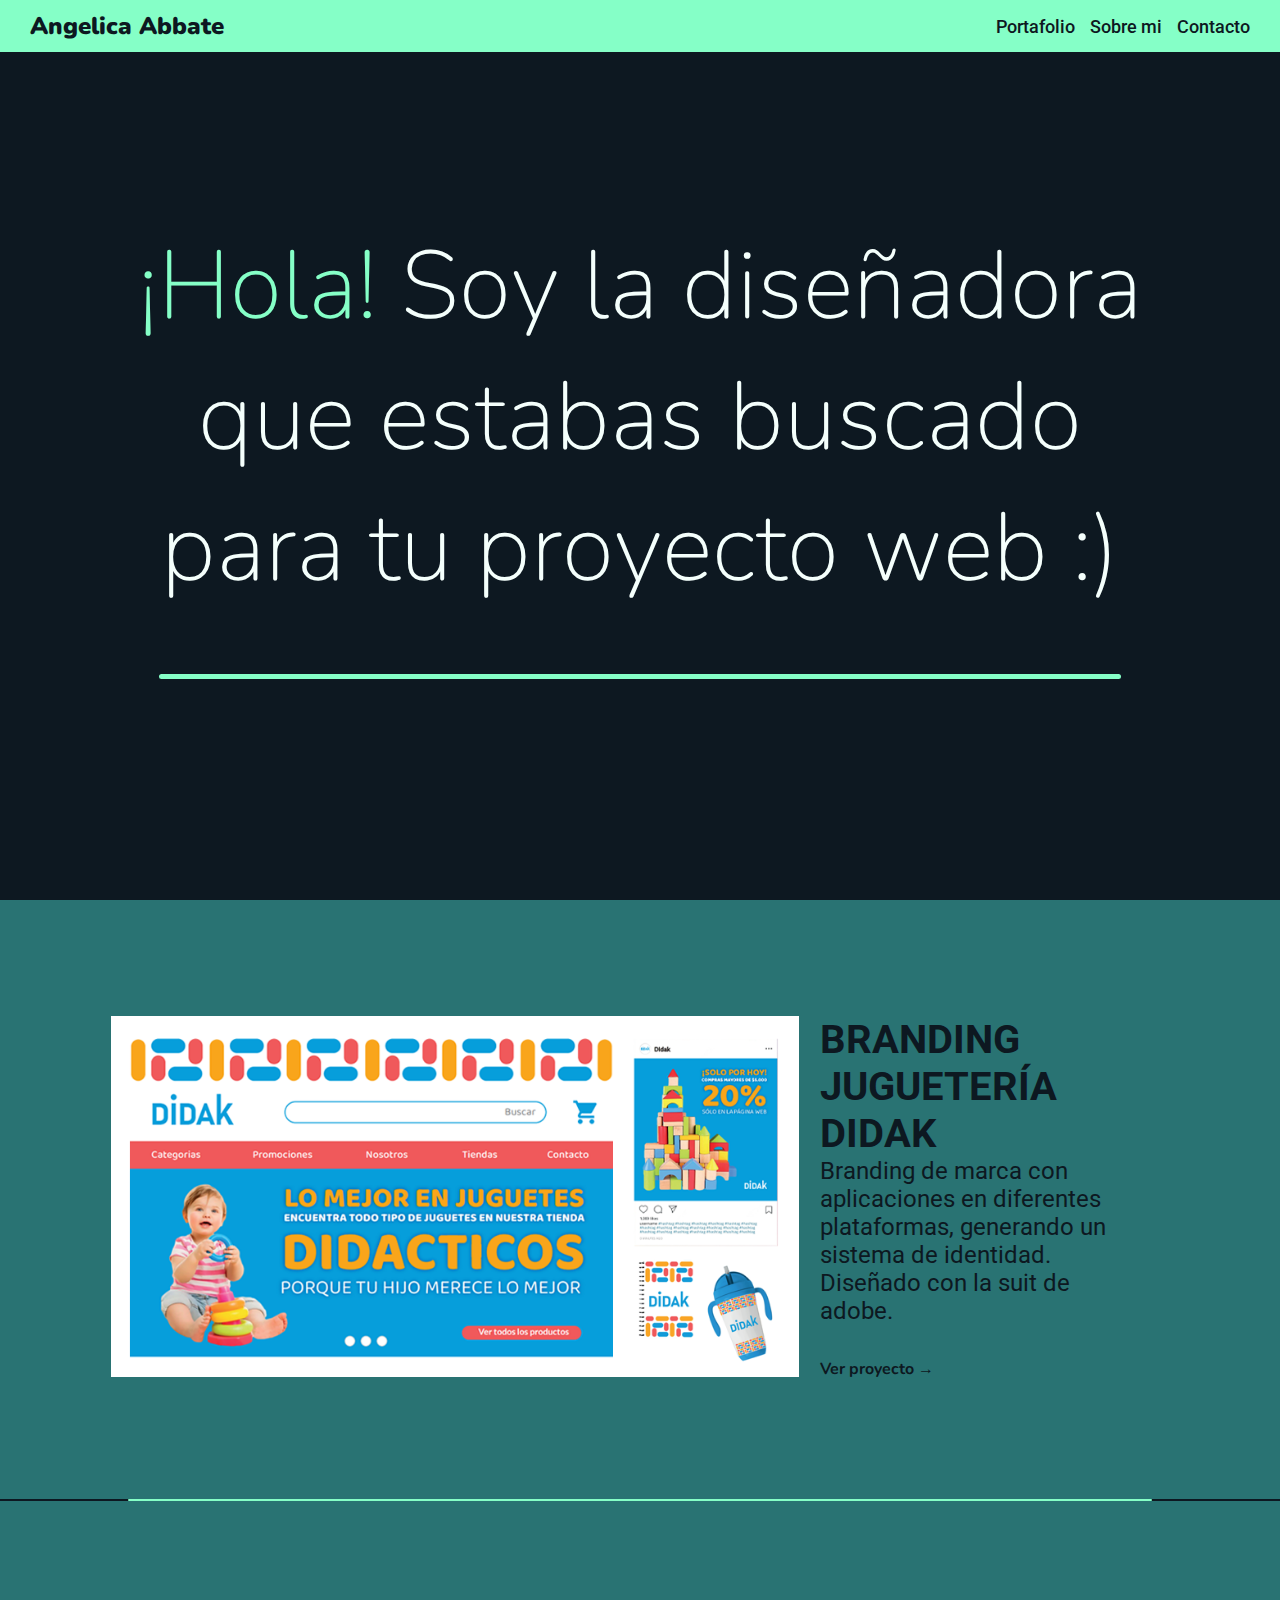
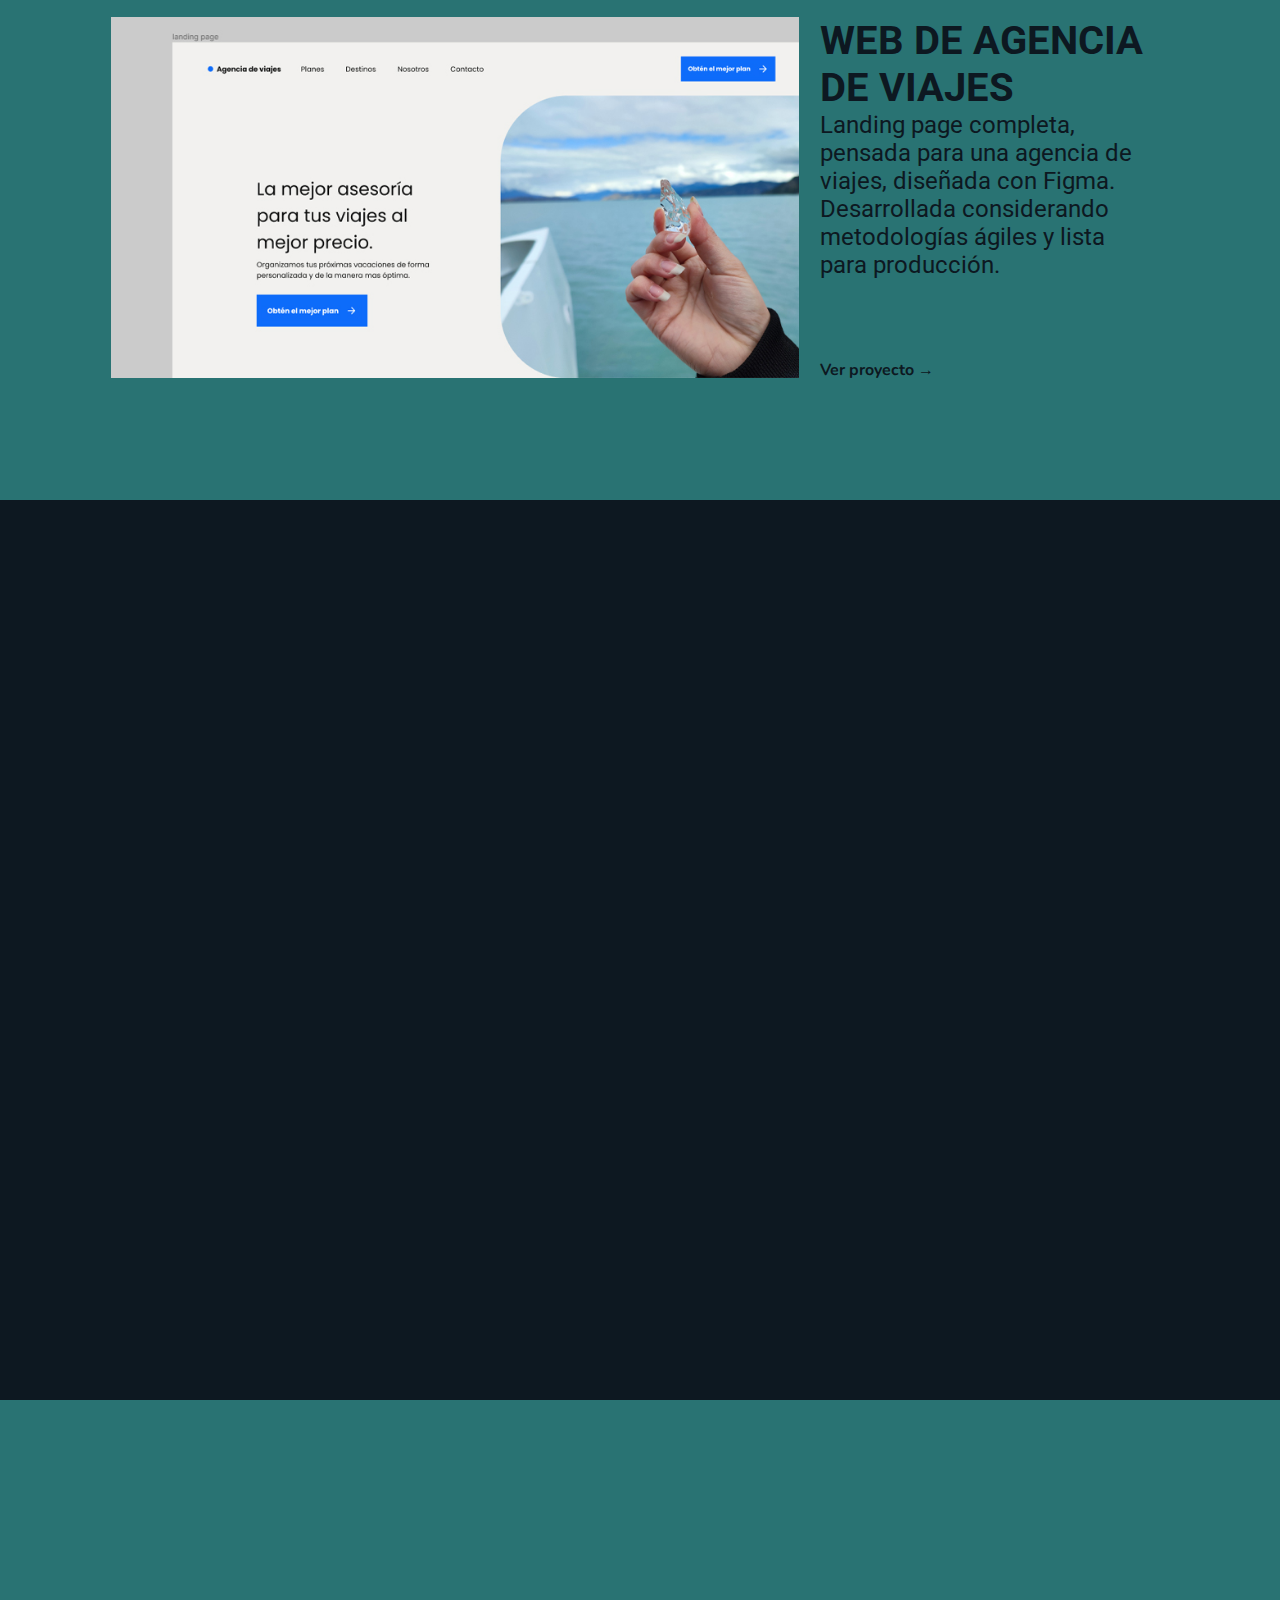
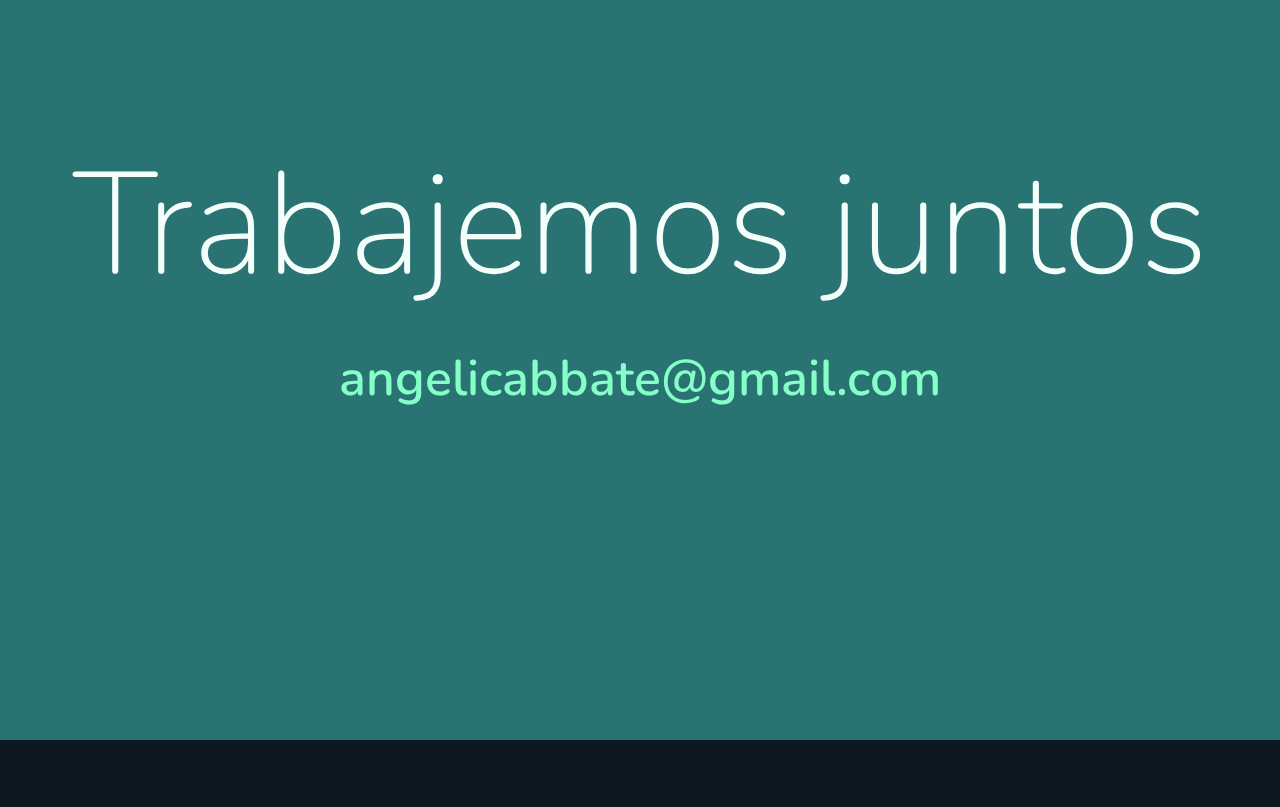
==== index.html @ 7309ce9f "crear javascript y agregar clipboard.js" ====
<!DOCTYPE html>
<html lang="en">
<head>
    <meta charset="UTF-8">
    <meta http-equiv="X-UA-Compatible" content="IE=edge">
    <meta name="viewport" content="width=device-width, initial-scale=1.0">
    <title>Angelica Abbate - Diseñadora Web</title>
    <link rel="stylesheet" href="styles.css">
    <link rel="preconnect" href="https://fonts.googleapis.com">
    <link rel="preconnect" href="https://fonts.gstatic.com" crossorigin>
    <link rel="preconnect" href="https://fonts.googleapis.com">
    <link rel="preconnect" href="https://fonts.gstatic.com" crossorigin>
    <link rel="preconnect" href="https://fonts.googleapis.com">
    <link rel="preconnect" href="https://fonts.gstatic.com" crossorigin>
    <link rel="preconnect" href="https://fonts.googleapis.com">
    <link rel="preconnect" href="https://fonts.gstatic.com" crossorigin>
    <link href="https://fonts.googleapis.com/css2?family=Noto+Serif:ital,wght@0,400;0,700;1,400&family=Nunito:ital,wght@0,200;0,300;0,400;0,500;0,600;0,700;0,800;0,900;0,1000;1,400;1,700;1,800;1,900;1,1000&family=Roboto:ital,wght@0,100;0,300;0,400;0,500;0,700;0,900;1,100;1,300;1,400;1,500;1,700;1,900&display=swap" rel="stylesheet">
    <link rel="stylesheet" href="https://cdnjs.cloudflare.com/ajax/libs/animate.css/4.1.1/animate.min.css">
</head>
<body>
    <nav class="animate__animated animate__slideInDown">
        <div class="logo">
            <a href="index.html"><p>Angelica Abbate</p></a>
        </div>
        <div class="menu">
            <button onclick="document.getElementById('portfolio').scrollIntoView({ behavior: 'smooth' });"><span>Portafolio</span></button>
            <button onclick="document.getElementById('about').scrollIntoView({ behavior: 'smooth' });"><span>Sobre mi</span></button>
            <button onclick="document.getElementById('contact').scrollIntoView({ behavior: 'smooth' });"><span>Contacto</span></button>
        </div>
    </nav>


    <main>

<!-- ------------ top-page ------------- -->


        <section>
            <div class="container main-title animate__animated animate__fadeIn">
                <h1> <span>¡Hola!</span>  Soy la diseñadora <br> que estabas buscado <br> para tu proyecto web :)</h1>
                <div class="line"></div>
            </div>
        </section>

<!-- -------- portfolio items ---------- -->

        <section id="portfolio" class="portfolio">

            <div class="container">
                <div class="portfolio-item">
                    <div class="portfolio-content">
                        <img src="images/proyecto-2.png" alt="">
                    </div>
                    <div class="portfolio-info">
                        <h3>Branding Juguetería didak</h3>
                        <p>Branding de marca con aplicaciones en diferentes plataformas, generando un sistema de identidad. Diseñado con la suit de adobe.</p>
                        <a class="date" target=”_blank” href="images/proyecto 2.pdf">Ver proyecto →</a>
                    </div>
                </div>
            </div>
            <div class="divider">
                <div class="line"></div>
            </div>
            <div class="container">
                <div class="portfolio-item">
                    <div class="portfolio-content">
                        <img src="images/proyecto-1.jpg" alt="">
                    </div>
                    <div class="portfolio-info">
                        <h3>Web de agencia de viajes</h3>
                        <p>Landing page completa, pensada para una agencia de viajes, diseñada con Figma. Desarrollada considerando metodologías ágiles y lista para producción.</p>
                        <a class="date" target=”_blank” href="https://www.figma.com/file/f57wu1NRqBcXybQLwVtqOO/Figma-Curso-Templune---P%C3%A1gina-web-2022-(Community)?node-id=102%3A125">Ver proyecto →</a>
                    </div>
                </div>
            </div>
            <!-- <div class="container">
                <div class="portfolio-item">
                    <div class="portfolio-content">
                        <img src="images/estudiar-diseno-grafico.jpg" alt="">
                    </div>
                    <div class="portfolio-info">
                        <h3>Proyecto 3</h3>
                        <p>Información del proyecto (que), bajo estas herramientas (como), con un propósito (para)</p>
                        <p class="date">Fecha de finalización ----- 11/2022</p>
                    </div>
                </div>
            </div> -->
            

        </section>

<!-- -----------about me--------- -->
        <section id="about">
            <div class="container container-profile">
                <div class="about-info">
                    <p>Mi nombre es Angelica Abbate, maquetadora web freelance com +2 años de experiencia. Estudio diseño gráfico en la Universidad de Buenos Aires. Me encanta el mundo digital y el estudio de diseño UX.</p>
                    <br>
                    <p>Habilidades: HTML, CSS, SASS, JavaScript, Figma, Paquete Adobe (Photoshop, Illustrator, Adobe animate, Adobe XD, InDesign)</p>
                </div>
                <div class="about-profile">
                    <img src="images/foto-perfil-2.jpg" alt="">
                </div>

            </div>
        </section>
<!-- -------- contact ---------- -->

        <section id="contact">
            <div class="container container-color">
                <div class="container-contact">
                    <h2>Trabajemos juntos</h2>
                    <a data-clipboard-text="angelicabbate@gmail.com" class="js-mail-copy" >angelicabbate@gmail.com</a>
                </div>
            </div>
        </section>
        
    </main>

    <footer class="footer">
        <div class="redes"> 
        </div>
        <div>
            <p>Actualizado por última vez: <span>Octubre 2023</span></p>
        </div>
    </footer>
    <script src="./clipboard.min.js"></script>
    <script src="./main.js"></script>

</body>
</html>
---- styles.css ----
:root{
    --primary: #85FFC7;
    --secondary: #297373;
    --contrast: #FF81C4;
    --black: #0D1821;
    --white: #F4FFFC;
}

*{
    margin: 0;
    padding: 0;
    box-sizing: border-box;
}

body{
    font-family: 'Roboto', sans-serif;
    font-size: 24px;
    background-color: var(--black);
    font-weight: 400;
    color: var(--black);
}

/* --------------- nav ---------- */

a{
    text-decoration: none;
    font-family: 'Nunito';
    font-weight: 900;
    color: var(--black);
}

nav{
    position: fixed;
    display: flex;
    width: 100%;
    justify-content: space-between;
    padding: 10px 30px;
    background-color: var(--primary);
    z-index: 2;
}

nav .menu{
    display: flex;
}

.menu button{
    font-family: 'Roboto', sans-serif;
    background-color: transparent;
    border: none;
    cursor: pointer;
    color: var(--black);
    font-size: 18px;
    font-weight: 500;
    margin-left: 15px;
}

.menu button span{
    display: flex;
    justify-content: right;
}


/* ------------- main ----------- */

.line{
    background-color: var(--primary);
    height: 5px;
    width: 80%;
    margin: 0 auto;
    margin-top: 60px;
    border-radius: 5px;
}

.container{
    padding: 20px 3%;
    display: flex
}

.main-title{
    display: flex;
    height: 100vh;
    justify-content: center;
    flex-direction: column;

}

.main-title span{
    color: var(--primary);
}

h1, h2{
    font-size: 4em;
    color: var(--white);
    text-align: center;
    font-family: 'Nunito';
    font-weight: 100;
}

h2{
    font-size: 6em;
}

/* ---------- portfolio section --------- */

h3{
    font-size: 30px;
}

.portfolio-item{
    display: flex;
    margin: 8% 6%;
}

.portfolio-content{
    width: 65%;

}

.portfolio-content h3{
    display: inline-flex;
    width: 100%;
    justify-content: right;
    font-weight: 300;
}

.portfolio-content img{
    width: 100%;
}

.portfolio-info{
    display: flex;
    flex-direction: column;
    width: 35%;
    padding: 0 2%;
}

.portfolio-info .date{
    margin-top: auto;
    margin-bottom: 3px;
    font-size: 16px;
    color: var(--black);
    font-weight: bold;
    cursor: pointer;
}

.portfolio-info h3{
    text-transform: uppercase;
    font-size: 40px;
}

.portfolio .container:first-child{
    background-color: var(--secondary);
}

.portfolio .container {
    background-color: var(--secondary);
}

.portfolio .container:last-child{
    background-color: var(--secondary);
}

.divider{
    background-color: var(--black);
    height: 2px;
}

.divider .line{
    width: 80%;
    border-radius: 5px;
    height: 2px;
    margin-top: 0;
}


/* ----------- about profile ----------- */

.container-profile{
    display: flex;
    width: 100%;
    height: 100vh;
    padding: 12% 6%;
    align-items: center;

}

.about-profile{
width: 40%;
padding-left: 4%;
}

.about-profile img{
    width: 100%;
    border-radius: 2px;
}

.about-info {
    width: 60%;
    text-align: right;
    font-size: 32px;
    color: var(--black);
}



/* ---------- contact --------- */

.container-contact{
    display: flex;
    height: 100vh;
    justify-content: center;
    flex-direction: column;
    width: 100%;
    min-height: 400px;
    padding: 15% 0;
    text-align: center;
    background-color: var(--secondary);

}

.container-color{
    background-color: var(--secondary);
}

.container-contact a{

    
    display: block;
    padding-top: 20px;
    font-size: 50px;
    font-weight: 600;
    cursor: pointer;
    color: var(--primary);
}

/* ---------- footer --------- */

.footer{
    display: flex;
    width: 100%;
    padding: 2% 4%;
    background-color: var(--black);
    justify-content: right;
    font-size: 14px;
    
}

@media screen and (max-width:1160px) {
h1{
    font-size:5em;
}
h2{
    font-size:7em;
}
}

@media screen and (max-width:900px){
    h1{
        font-size: 4em;
    }
    h2{
        font-size: 6em;
    }

.about-info p{
    font-size: 20px;
}
    .portfolio-info{
        width: 45%;
    }
    .portfolio-content{
        width: 60%;
    }
    .portfolio-info h3{
        font-size: 30px;
    }
}

@media screen and (max-width:640px){
    h2{
        font-size: 5em;
    }
    body{
        font-size: 16px;
    }
    .portfolio-info h3{
        font-size: 25px;
    }
    .container-contact a{
        font-size: 30px;
    }
    .container-profile{
        flex-direction: column;
        justify-content: center;
    }
    .about-info{
        margin-top: 40px;
        order: 3;
        text-align: center;
    }
    .main-title span{
        font-weight: 500;
    }
    .portfolio-item{
        flex-direction: column;
        width: 100%;
        max-width: 400px;
        margin-right: auto;
        margin-left: auto;
    }
    .container{
        padding-left: 20px;
        padding-right: 20px;
        
    }
    .portfolio-content{
        width: 100%;
    }
    .portfolio-info{
        width: 100%;
    }

    .about-info{
        width: 100%;
        max-width: 400px;
    }
    .about-profile{
        max-width: 250px;
        width: 100%;
    }
    .about-info p{
        font-size: 16px;
    }
    h1{
        padding-top: 25px;
    }

}
@media screen and (max-width:530px){
    h2{
        font-size: 3.5em;
    }
    .container-contact a{
        font-size: 28px;
        padding-top: 40px;
    }
    h1{
        font-size: 2.8em;
    }
    .logo{
        width: 40px;
    }
    .main-title{
        padding: 40px;
    }
    .line{
        width: 85%;
        margin-top: 20px;
        border-radius: 5px;
    }
    
}

.animate__animated.animate__fadeIn {
    --animate-duration: 4s;
  }
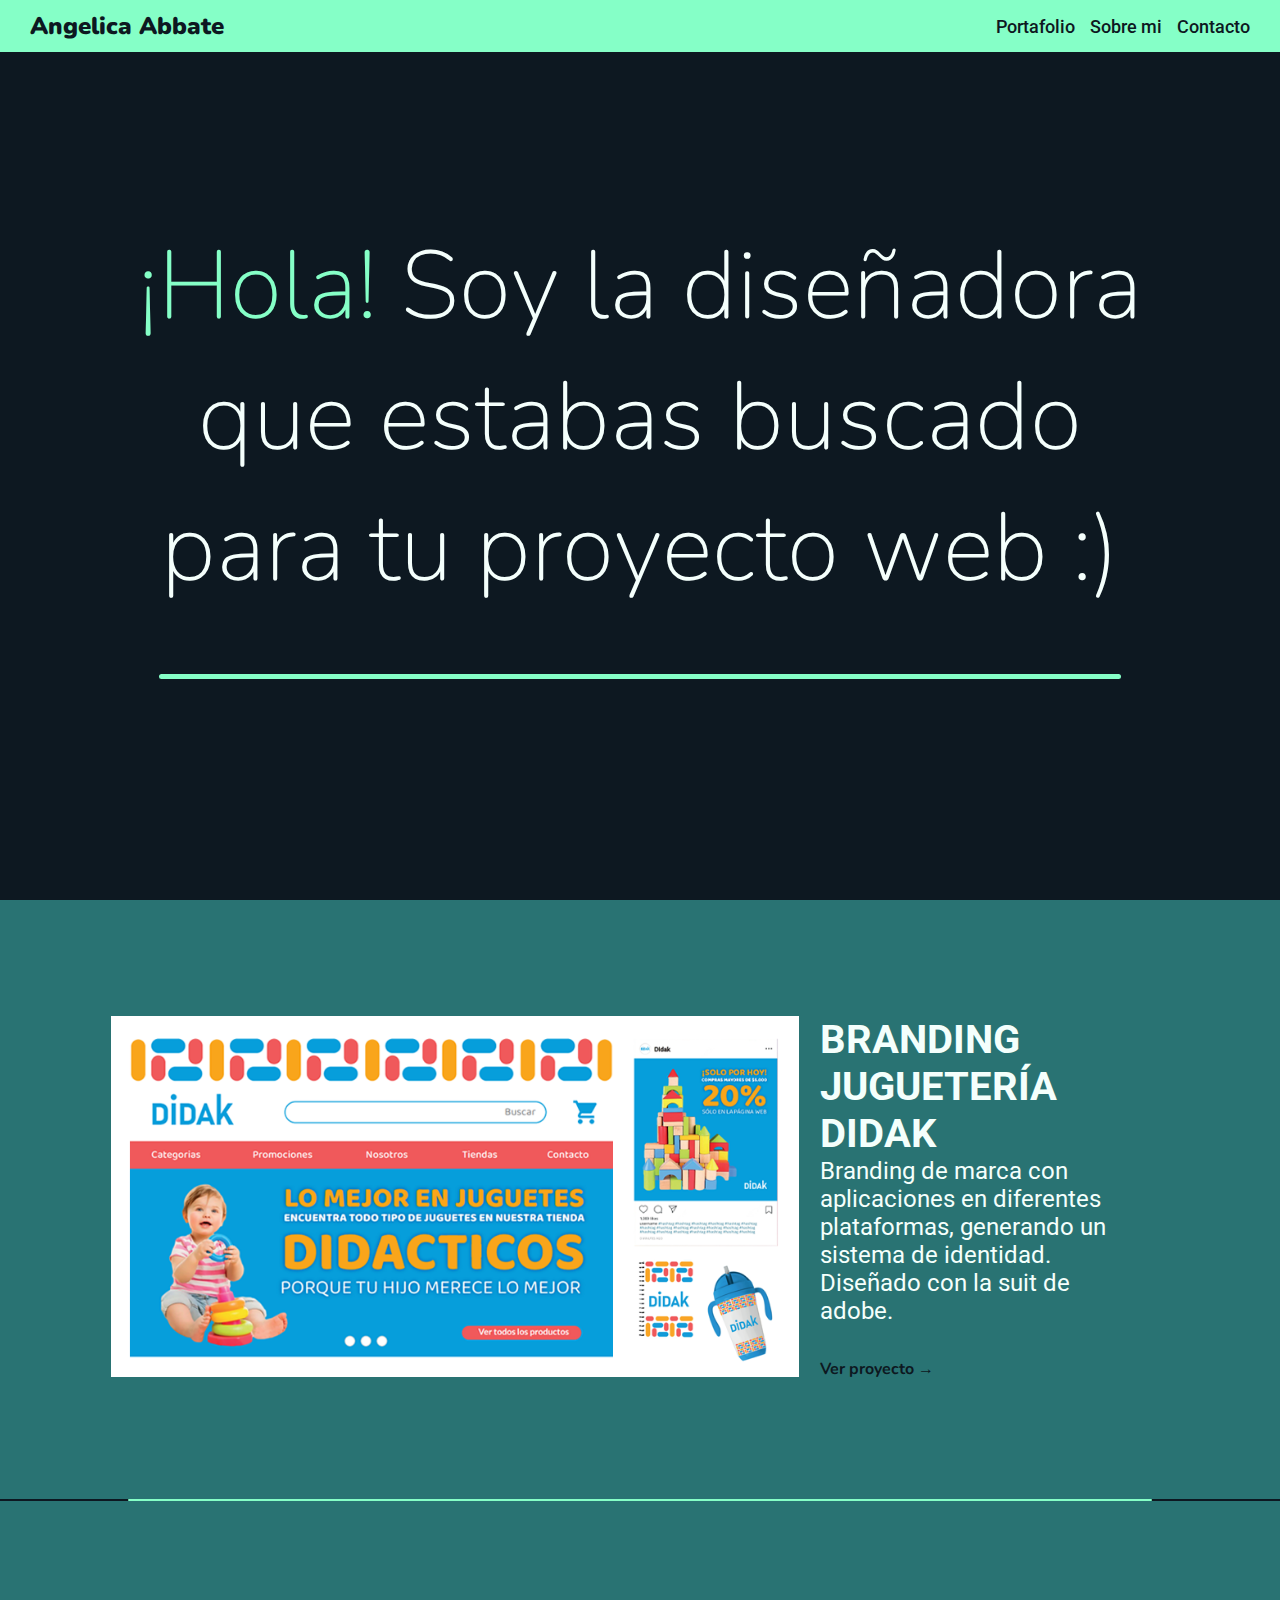
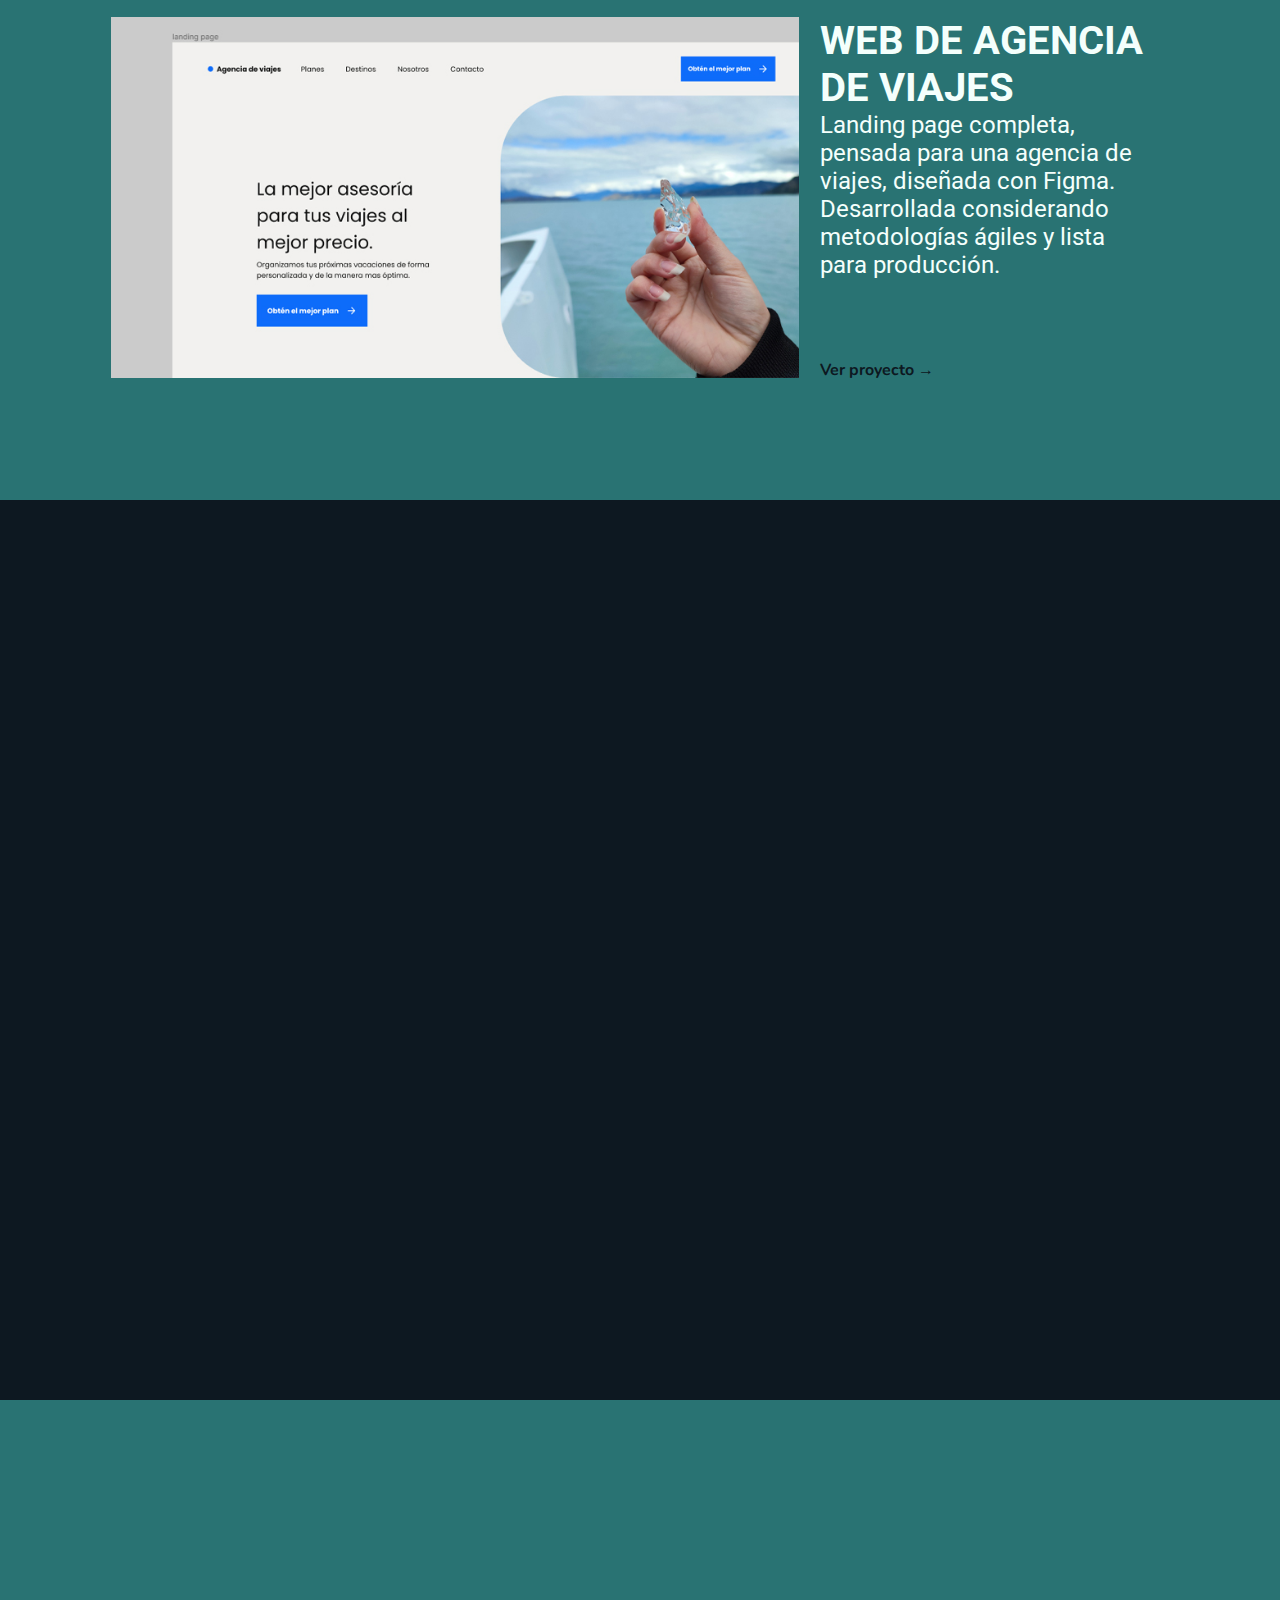
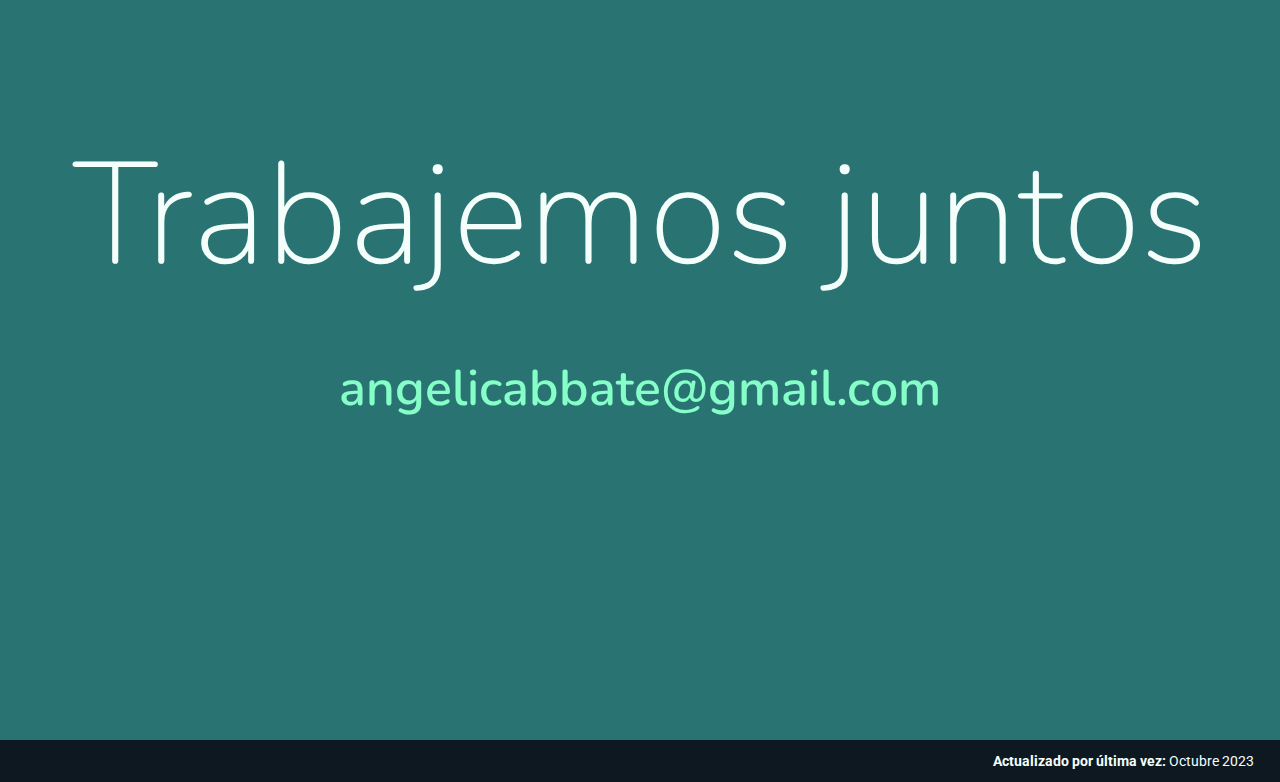
==== commit 366fa3ea: "Agregar cuadro de texto a la accion de copiar" ====
--- a/index.html
+++ b/index.html
@@ -120,9 +120,12 @@
         <div class="redes"> 
         </div>
         <div>
-            <p>Actualizado por última vez: <span>Octubre 2023</span></p>
+            <p><span>Actualizado por última vez:</span> Octubre 2023</p>
         </div>
     </footer>
+
+    <div id="notificacion">Copiado al portapapeles</div>
+
     <script src="./clipboard.min.js"></script>
     <script src="./main.js"></script>
 
--- a/styles.css
+++ b/styles.css
@@ -17,9 +17,10 @@
 body{
     font-family: 'Roboto', sans-serif;
     font-size: 24px;
+    /* letter-spacing: 1px; */
     background-color: var(--black);
     font-weight: 400;
-    color: var(--black);
+    color: var(--white);
 }
 
 /* --------------- nav ---------- */
@@ -228,7 +229,7 @@
 
     
     display: block;
-    padding-top: 20px;
+    padding-top: 40px;
     font-size: 50px;
     font-weight: 600;
     cursor: pointer;
@@ -240,12 +241,36 @@
 .footer{
     display: flex;
     width: 100%;
-    padding: 2% 4%;
+    padding: 1% 2%;
     background-color: var(--black);
     justify-content: right;
     font-size: 14px;
+    /* font-family: 'nunito'; */
     
 }
+
+.footer span {
+    font-weight: 700;
+}
+
+/* ---------------- MISC --------------- */
+
+#notificacion {
+    font-size: 16px;
+    font-weight: 500;
+    display: none;
+    position: fixed;
+    top: 70%;
+    left: 50%;
+    transform: translate(-50%, -50%);
+    background-color: var(--white);
+    color: var(--black);
+    padding: 10px 20px;
+    border-radius: 5px;
+    z-index: 1000;
+  }
+
+/* ---------------- MEDIA QUERIES --------------*/
 
 @media screen and (max-width:1160px) {
 h1{
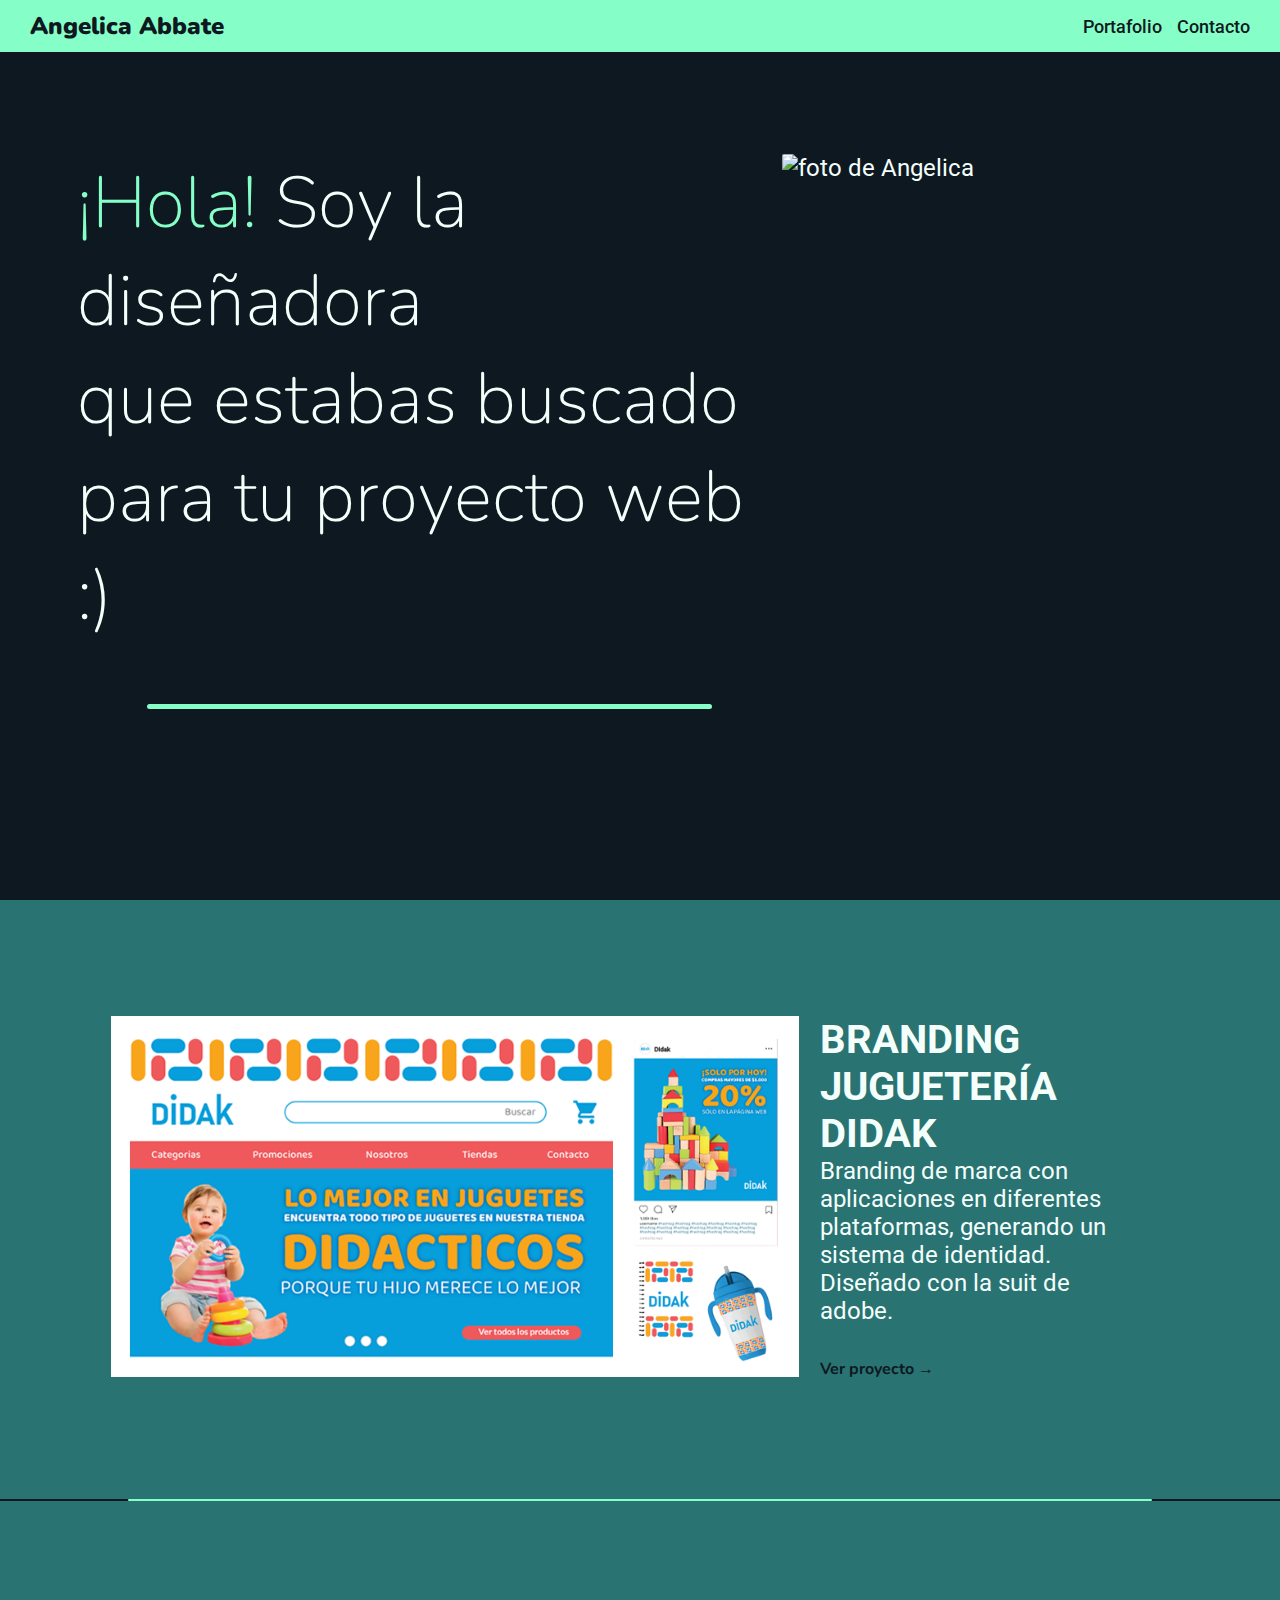
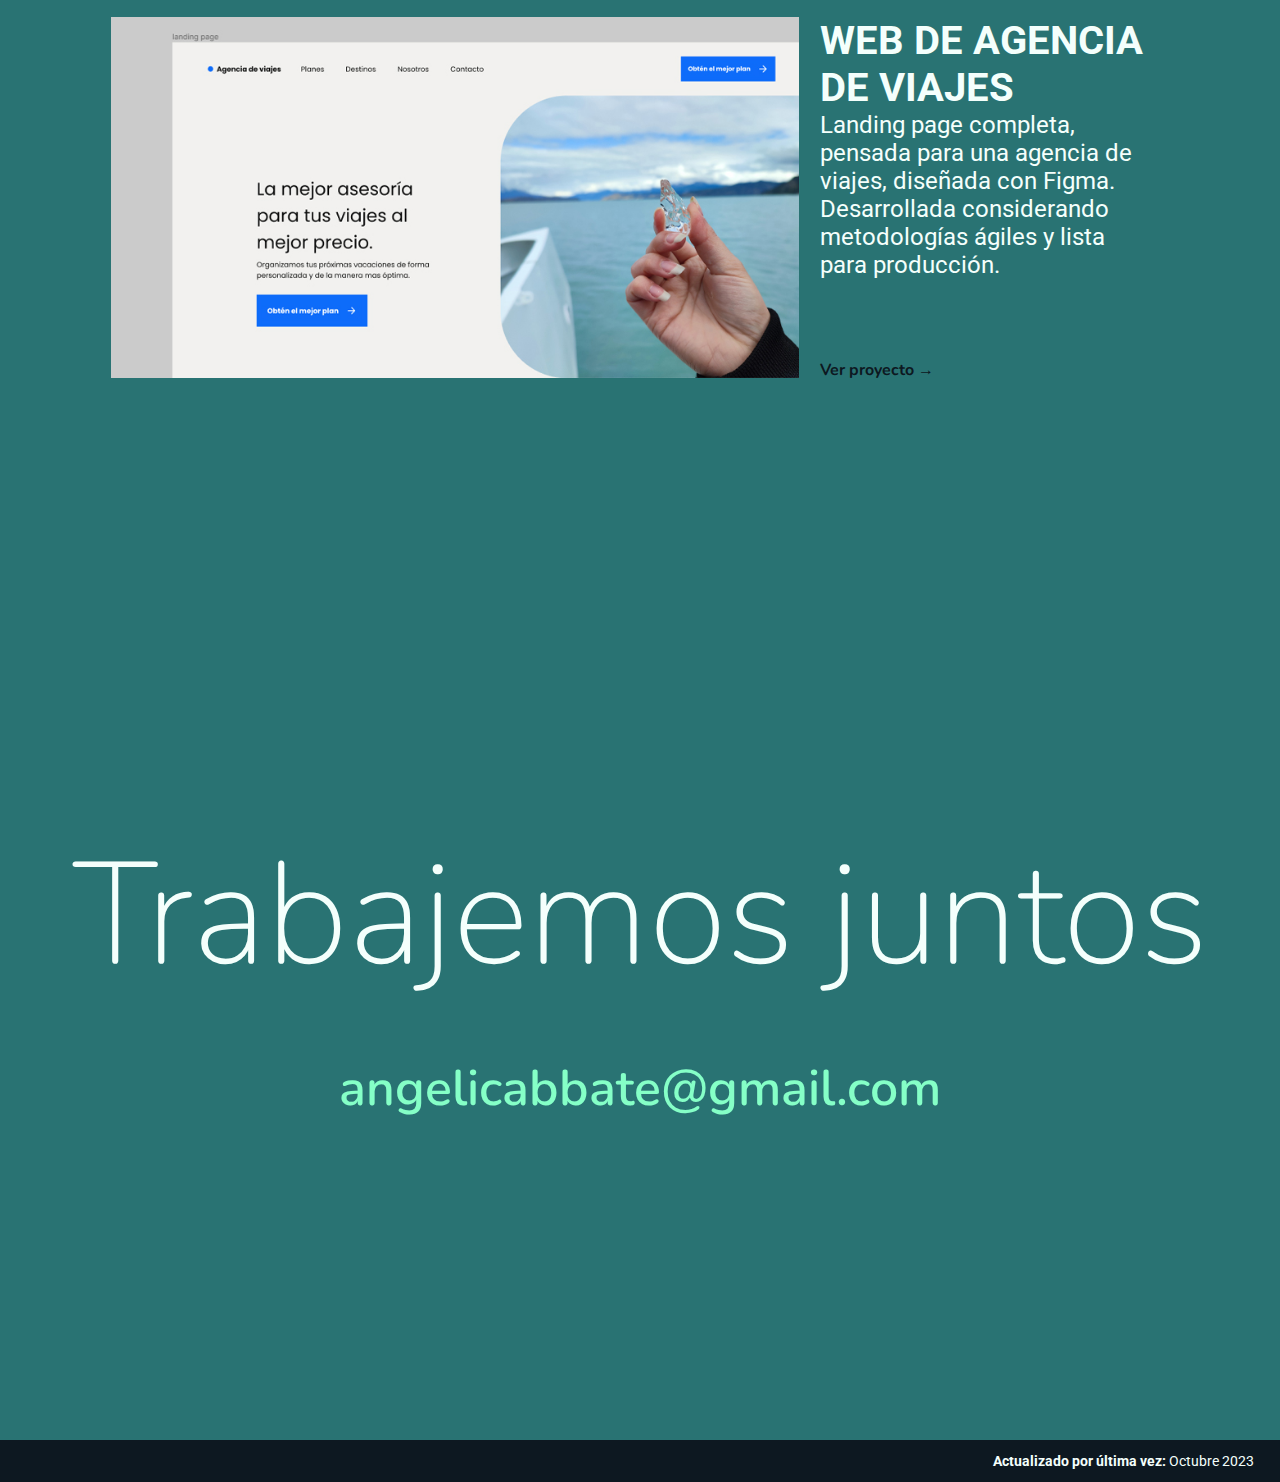
==== commit 7d37de9a: "Eliminar seccion "Sobre mi"" ====
--- a/index.html
+++ b/index.html
@@ -24,7 +24,6 @@
         </div>
         <div class="menu">
             <button onclick="document.getElementById('portfolio').scrollIntoView({ behavior: 'smooth' });"><span>Portafolio</span></button>
-            <button onclick="document.getElementById('about').scrollIntoView({ behavior: 'smooth' });"><span>Sobre mi</span></button>
             <button onclick="document.getElementById('contact').scrollIntoView({ behavior: 'smooth' });"><span>Contacto</span></button>
         </div>
     </nav>
@@ -36,9 +35,17 @@
 
 
         <section>
-            <div class="container main-title animate__animated animate__fadeIn">
-                <h1> <span>¡Hola!</span>  Soy la diseñadora <br> que estabas buscado <br> para tu proyecto web :)</h1>
-                <div class="line"></div>
+            <div class="container container-main">
+                <div class="main-title animate__animated animate__fadeIn">
+                    <h1> <span>¡Hola!</span>  Soy la diseñadora <br> que estabas buscado <br> para tu proyecto web :) </h1>
+                    <div class="line"></div>
+                </div>
+                <div class="left-main">
+                    <div class="img-container">
+                        <img src="images/foto-perfil-2.jpg" alt="foto de Angelica">
+                    </div>
+
+                </div>
             </div>
         </section>
 
@@ -89,20 +96,6 @@
 
         </section>
 
-<!-- -----------about me--------- -->
-        <section id="about">
-            <div class="container container-profile">
-                <div class="about-info">
-                    <p>Mi nombre es Angelica Abbate, maquetadora web freelance com +2 años de experiencia. Estudio diseño gráfico en la Universidad de Buenos Aires. Me encanta el mundo digital y el estudio de diseño UX.</p>
-                    <br>
-                    <p>Habilidades: HTML, CSS, SASS, JavaScript, Figma, Paquete Adobe (Photoshop, Illustrator, Adobe animate, Adobe XD, InDesign)</p>
-                </div>
-                <div class="about-profile">
-                    <img src="images/foto-perfil-2.jpg" alt="">
-                </div>
-
-            </div>
-        </section>
 <!-- -------- contact ---------- -->
 
         <section id="contact">
--- a/styles.css
+++ b/styles.css
@@ -62,9 +62,6 @@
     justify-content: right;
 }
 
-
-/* ------------- main ----------- */
-
 .line{
     background-color: var(--primary);
     height: 5px;
@@ -76,13 +73,34 @@
 
 .container{
     padding: 20px 3%;
-    display: flex
+    display: flex;
+}
+
+/* ------------- main ----------- */
+
+.container-main {
+    width: 100%;
+    height: 100vh;
+    padding: 12% 6%;
+}
+
+.left-main {
+    width: 40%;
+}
+
+.left-main img {
+    width: 100%;
+    border-radius: 2px;
+}
+
+.right-main {
+    width: 60%;
 }
 
 .main-title{
     display: flex;
     height: 100vh;
-    justify-content: center;
+    justify-content: left;
     flex-direction: column;
 
 }
@@ -92,15 +110,15 @@
 }
 
 h1, h2{
-    font-size: 4em;
+    font-size: 3em;
     color: var(--white);
-    text-align: center;
     font-family: 'Nunito';
     font-weight: 100;
 }
 
 h2{
     font-size: 6em;
+    text-align: center;
 }
 
 /* ---------- portfolio section --------- */
@@ -174,37 +192,6 @@
     height: 2px;
     margin-top: 0;
 }
-
-
-/* ----------- about profile ----------- */
-
-.container-profile{
-    display: flex;
-    width: 100%;
-    height: 100vh;
-    padding: 12% 6%;
-    align-items: center;
-
-}
-
-.about-profile{
-width: 40%;
-padding-left: 4%;
-}
-
-.about-profile img{
-    width: 100%;
-    border-radius: 2px;
-}
-
-.about-info {
-    width: 60%;
-    text-align: right;
-    font-size: 32px;
-    color: var(--black);
-}
-
-
 
 /* ---------- contact --------- */
 
@@ -289,20 +276,6 @@
         font-size: 6em;
     }
 
-.about-info p{
-    font-size: 20px;
-}
-    .portfolio-info{
-        width: 45%;
-    }
-    .portfolio-content{
-        width: 60%;
-    }
-    .portfolio-info h3{
-        font-size: 30px;
-    }
-}
-
 @media screen and (max-width:640px){
     h2{
         font-size: 5em;
@@ -320,11 +293,7 @@
         flex-direction: column;
         justify-content: center;
     }
-    .about-info{
-        margin-top: 40px;
-        order: 3;
-        text-align: center;
-    }
+
     .main-title span{
         font-weight: 500;
     }
@@ -347,20 +316,6 @@
         width: 100%;
     }
 
-    .about-info{
-        width: 100%;
-        max-width: 400px;
-    }
-    .about-profile{
-        max-width: 250px;
-        width: 100%;
-    }
-    .about-info p{
-        font-size: 16px;
-    }
-    h1{
-        padding-top: 25px;
-    }
 
 }
 @media screen and (max-width:530px){
@@ -392,4 +347,4 @@
     --animate-duration: 4s;
   }
 
-
+}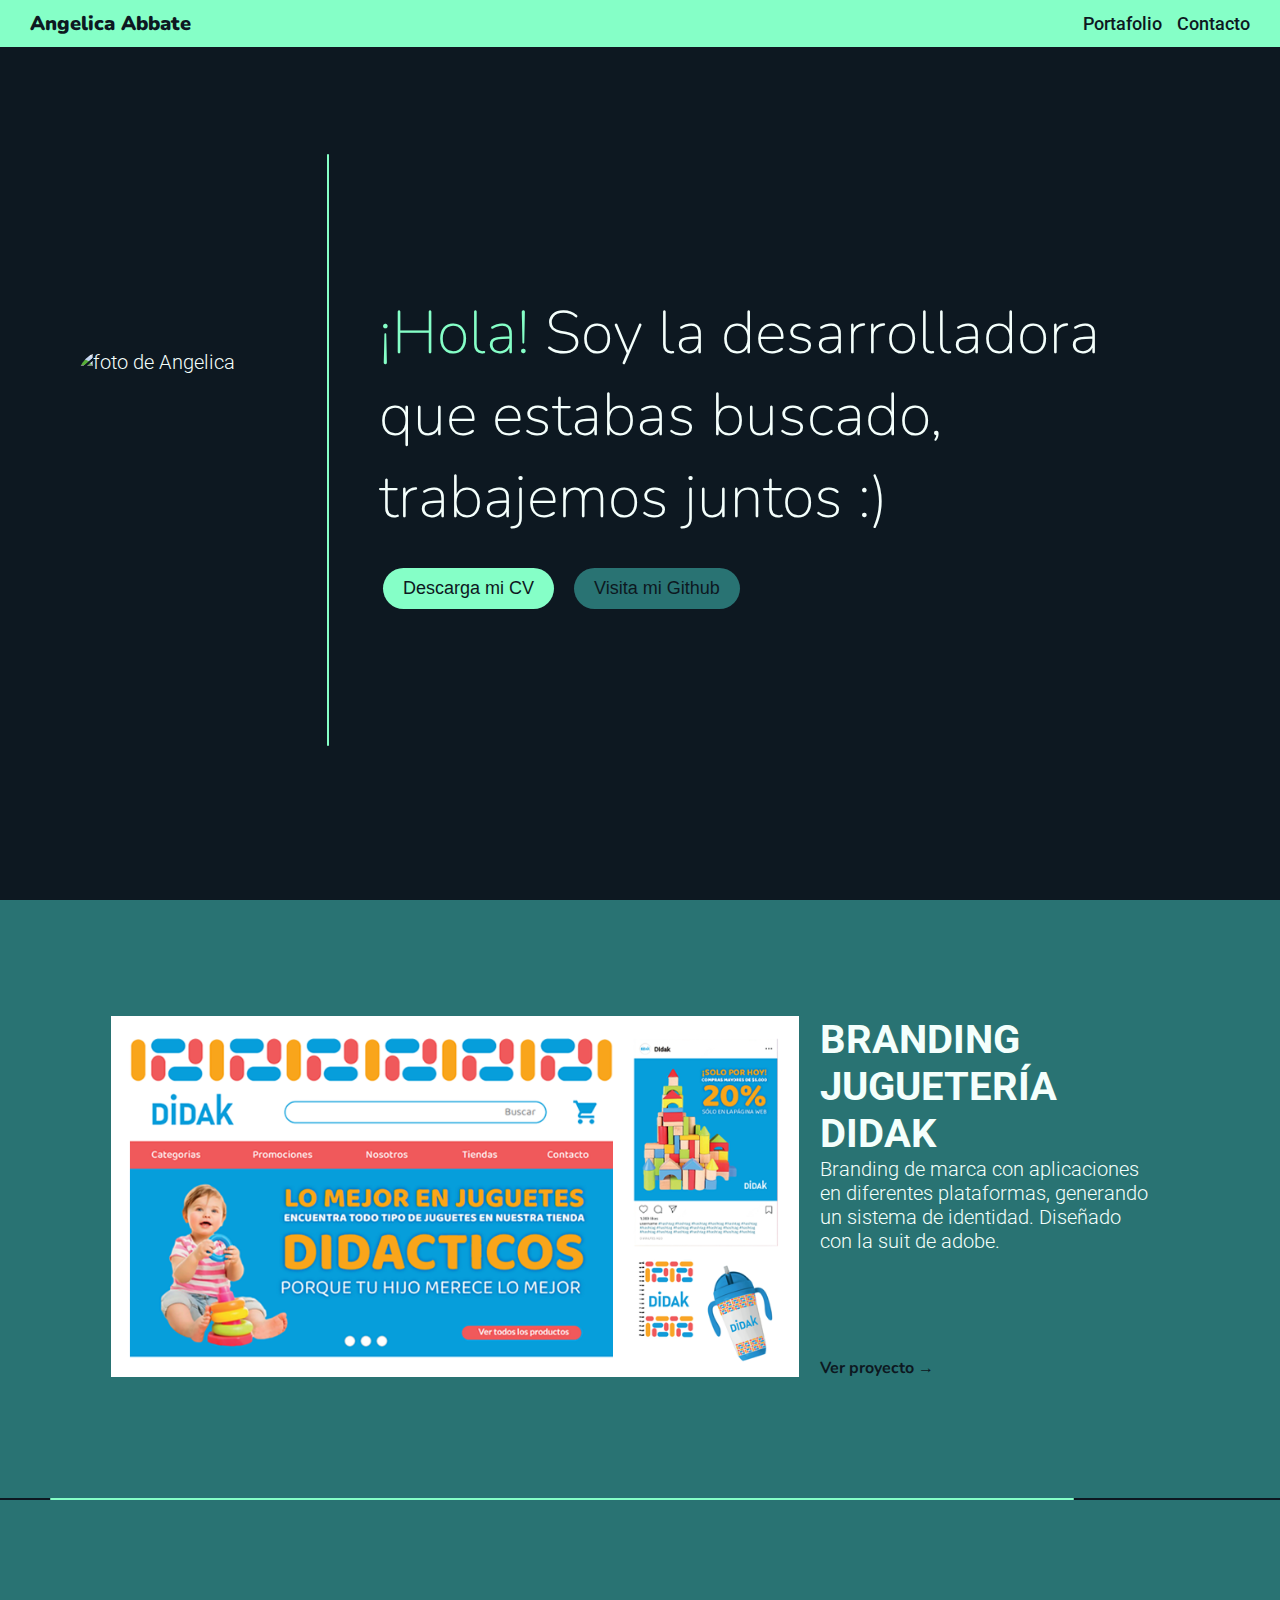
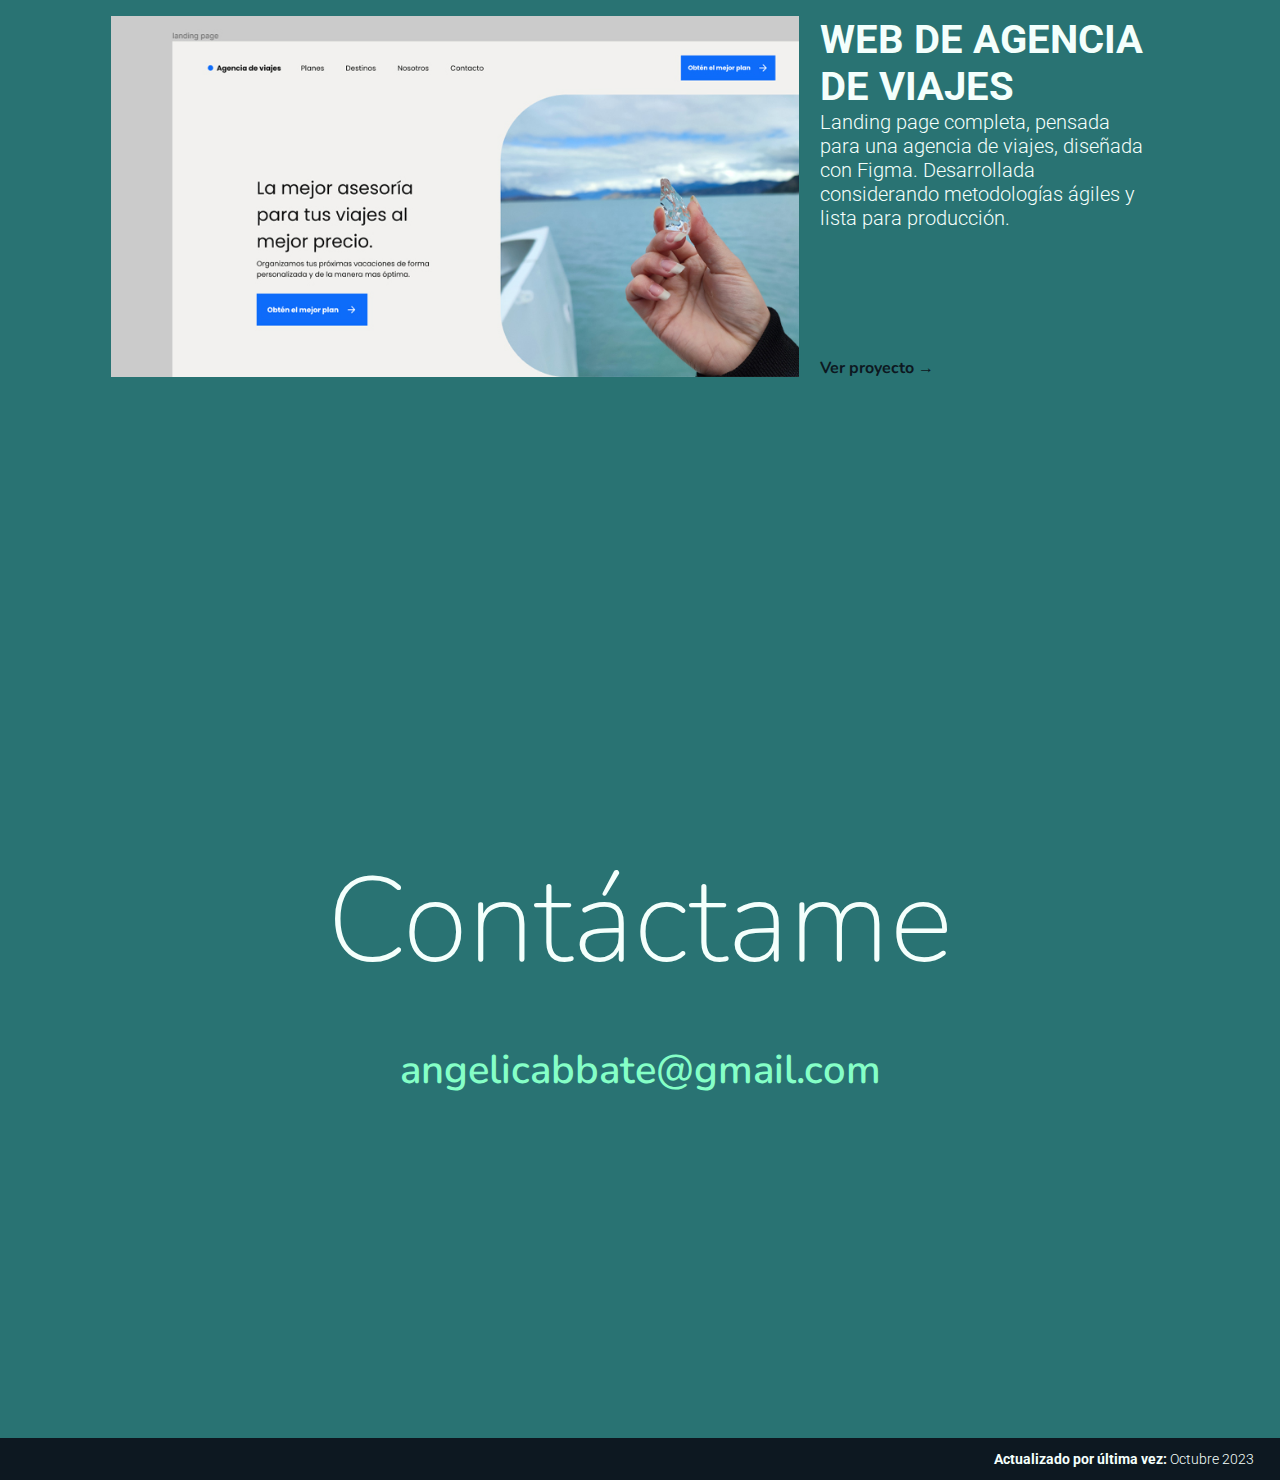
==== commit dc7a5613: "Ajustes en seccion main" ====
--- a/index.html
+++ b/index.html
@@ -36,15 +36,24 @@
 
         <section>
             <div class="container container-main">
-                <div class="main-title animate__animated animate__fadeIn">
-                    <h1> <span>¡Hola!</span>  Soy la diseñadora <br> que estabas buscado <br> para tu proyecto web :) </h1>
-                    <div class="line"></div>
+                <div class="container-align-vertical left-main">
+                        <div class="container-img">
+                            <img src="images/foto-perfil-2.jpg" alt="foto de Angelica">
+                        </div>
+                        <!-- <p>Mi nombre es Angélica, con 29 años de edad, cuento con trayectoria como profesional independiente en las áreas de maquetación, diseño y desarrollo web. Mi pasión por aprender y mi compromiso con la excelencia en cada proyecto que emprendo son rasgos distintivos de mi enfoque de trabajo. <br><br>
+
+                            Resido en Buenos Aires, Argentina, y estoy comprometida en continuar expandiendo mis habilidades y conocimientos para ofrecer soluciones web de alta calidad.</p> -->
                 </div>
-                <div class="left-main">
-                    <div class="img-container">
-                        <img src="images/foto-perfil-2.jpg" alt="foto de Angelica">
+                <div class="line"></div>
+                <div class="container-align-vertical">
+
+                    <div class="main-title animate__animated animate__fadeIn">
+                        <h1> <span>¡Hola!</span>  Soy la desarrolladora que estabas buscado, trabajemos juntos :) </h1>
+                        <div class="btn-container">
+                            <button class="btn">Descarga mi CV</button>
+                            <button class="btn btn-secondary">Visita mi Github</button>
+                        </div>
                     </div>
-
                 </div>
             </div>
         </section>
@@ -101,7 +110,7 @@
         <section id="contact">
             <div class="container container-color">
                 <div class="container-contact">
-                    <h2>Trabajemos juntos</h2>
+                    <h2>Contáctame</h2>
                     <a data-clipboard-text="angelicabbate@gmail.com" class="js-mail-copy" >angelicabbate@gmail.com</a>
                 </div>
             </div>
--- a/styles.css
+++ b/styles.css
@@ -16,10 +16,10 @@
 
 body{
     font-family: 'Roboto', sans-serif;
-    font-size: 24px;
+    font-size: 20px;
     /* letter-spacing: 1px; */
     background-color: var(--black);
-    font-weight: 400;
+    font-weight: 300;
     color: var(--white);
 }
 
@@ -64,10 +64,9 @@
 
 .line{
     background-color: var(--primary);
-    height: 5px;
-    width: 80%;
-    margin: 0 auto;
-    margin-top: 60px;
+    height: 100%;
+    width: 5px;
+    margin: 0 50px;
     border-radius: 5px;
 }
 
@@ -76,6 +75,32 @@
     display: flex;
 }
 
+.btn-container {
+margin-top: 30px;
+margin-left: 4px;
+display: flex;
+}
+
+.btn {
+padding: 10px 20px;
+  border: none;
+  background-color: var(--primary); 
+  color: var(--black);
+  border-radius: 24px;
+  font-size: 18px;
+  font-weight: 500;
+  cursor: pointer;
+  transition: transform 0.2s;
+}
+
+.btn:hover{
+    transform: scale(1.12);
+}
+.btn-secondary {
+    background-color: var(--secondary);
+    margin-left: 20px;
+}
+
 /* ------------- main ----------- */
 
 .container-main {
@@ -84,25 +109,48 @@
     padding: 12% 6%;
 }
 
+.container-align-vertical { 
+    display: flex;
+    flex-direction: column;
+    justify-content: center;
+}
+
 .left-main {
-    width: 40%;
-}
-
-.left-main img {
+    width: 30%;
+    /* display: flex; */
+
+}
+
+.left-main p {
+    font-size: 14px;
+    margin-top: 40px;
+    text-align: right;
+}
+
+.container-img {
+    width: 200px;
+    height: 200px;
+    border-radius: 30px;
+    margin: 0 auto;
+    overflow: hidden; 
+
+}
+
+.container-img img {
     width: 100%;
     border-radius: 2px;
 }
 
 .right-main {
-    width: 60%;
+    width: 70%;
+    display: flex;
+    align-items: center;
+    /* height: 100vh; */
 }
 
 .main-title{
     display: flex;
-    height: 100vh;
-    justify-content: left;
     flex-direction: column;
-
 }
 
 .main-title span{
@@ -217,7 +265,7 @@
     
     display: block;
     padding-top: 40px;
-    font-size: 50px;
+    font-size: 40px;
     font-weight: 600;
     cursor: pointer;
     color: var(--primary);
@@ -347,4 +395,8 @@
     --animate-duration: 4s;
   }
 
+}
+
+.animate__animated.animate__pulse {
+    --animate-duration:2s;
 }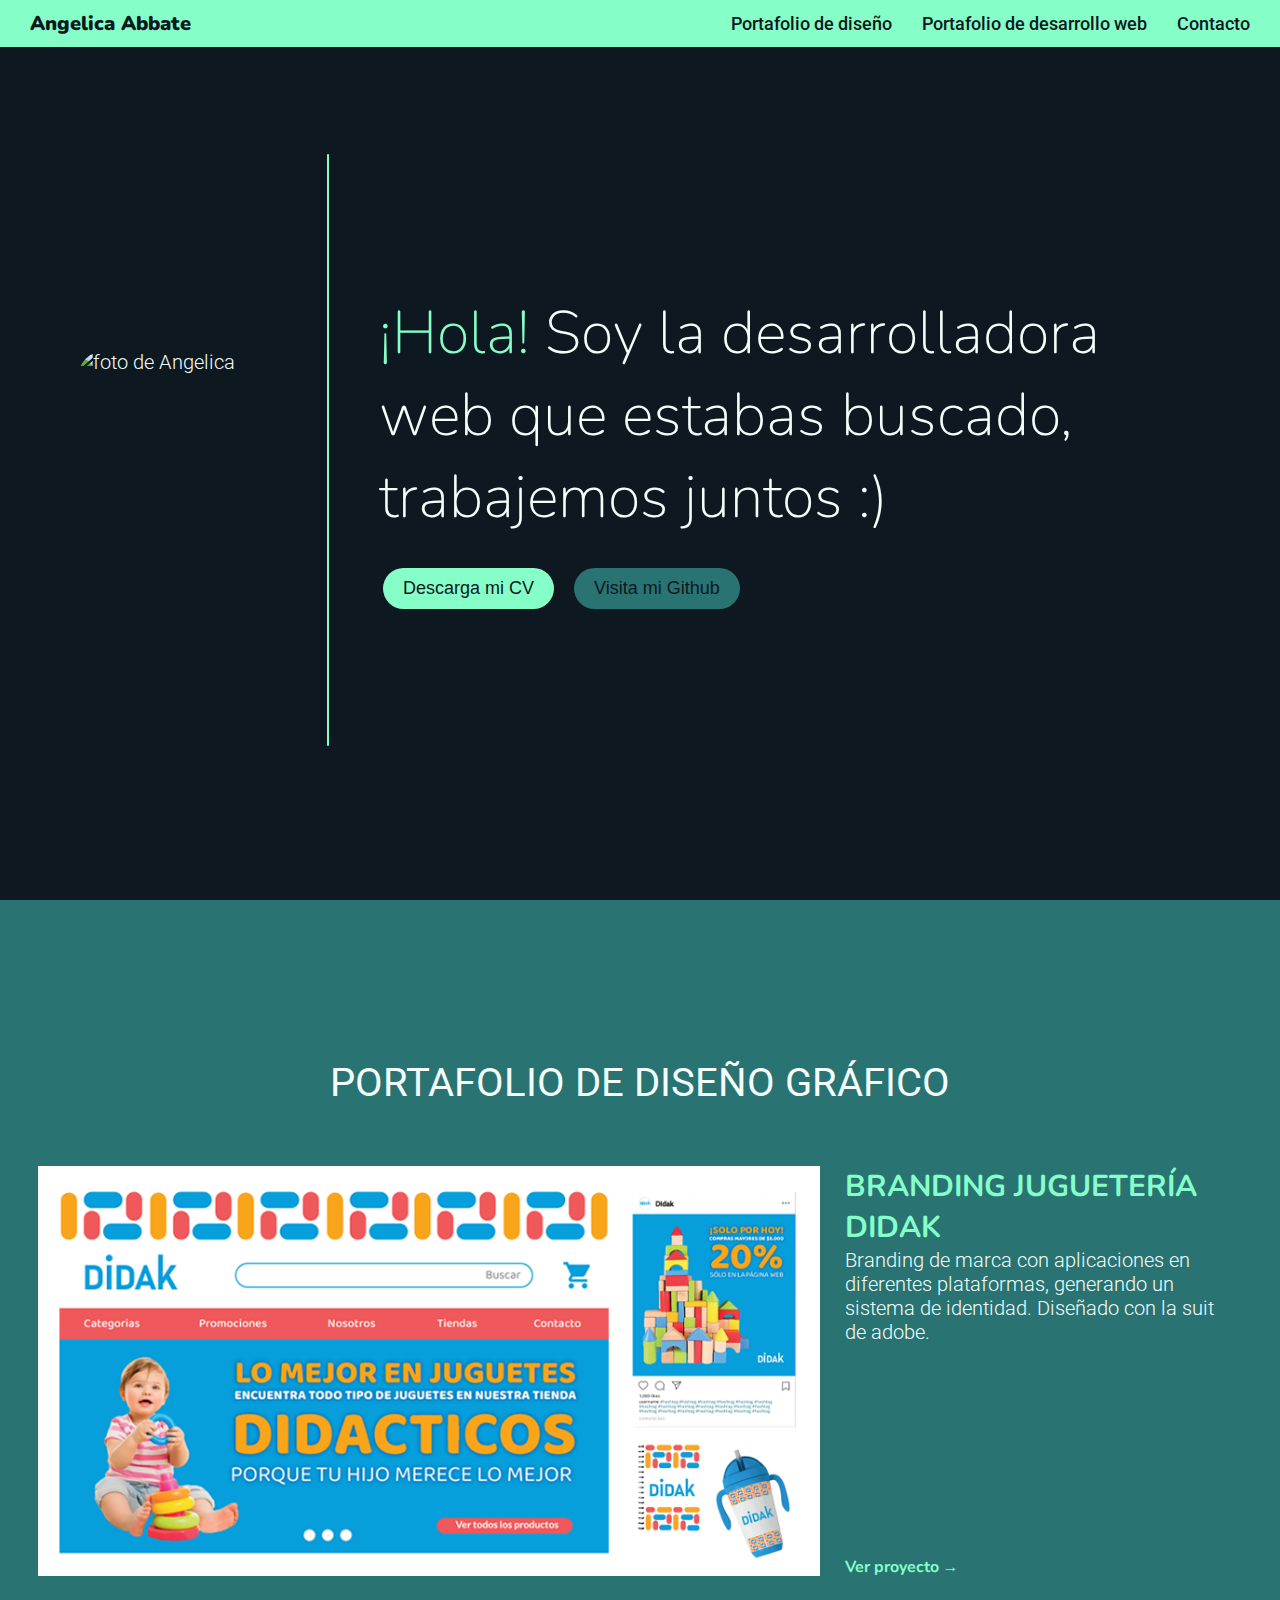
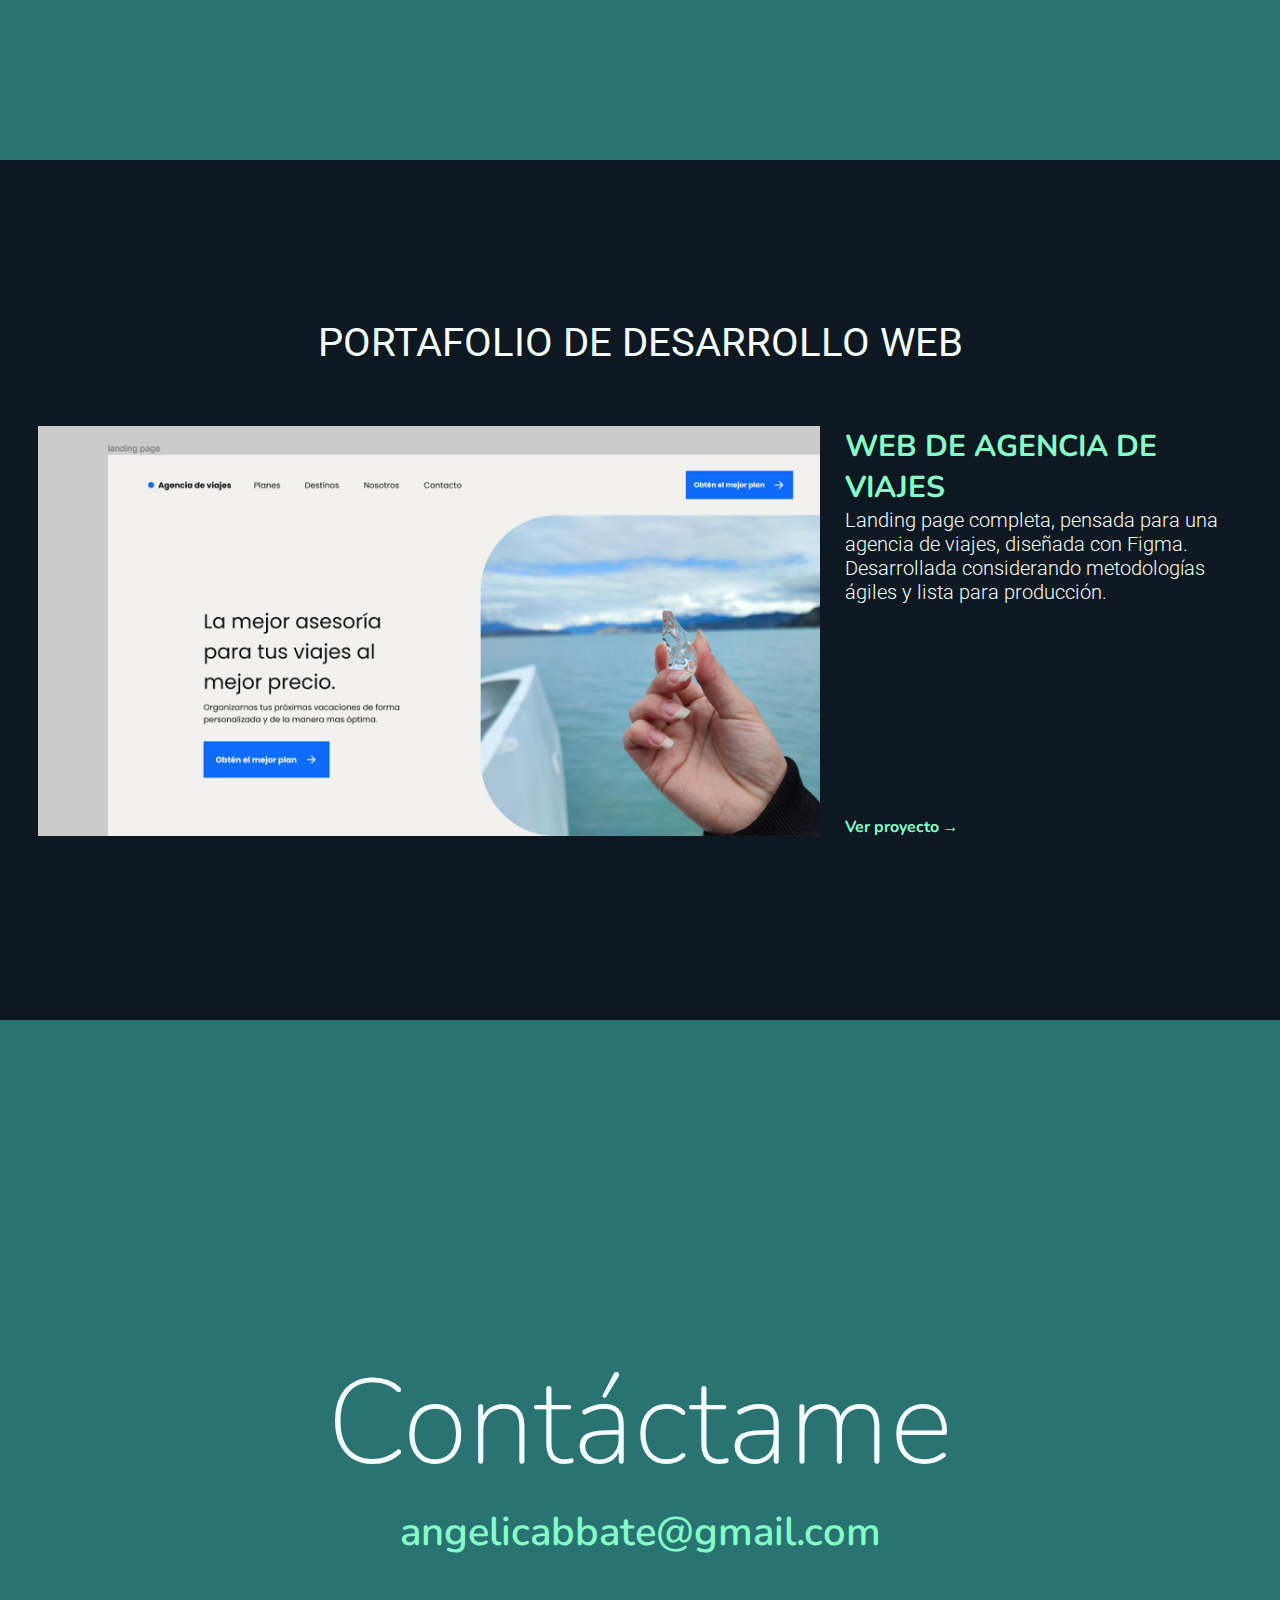
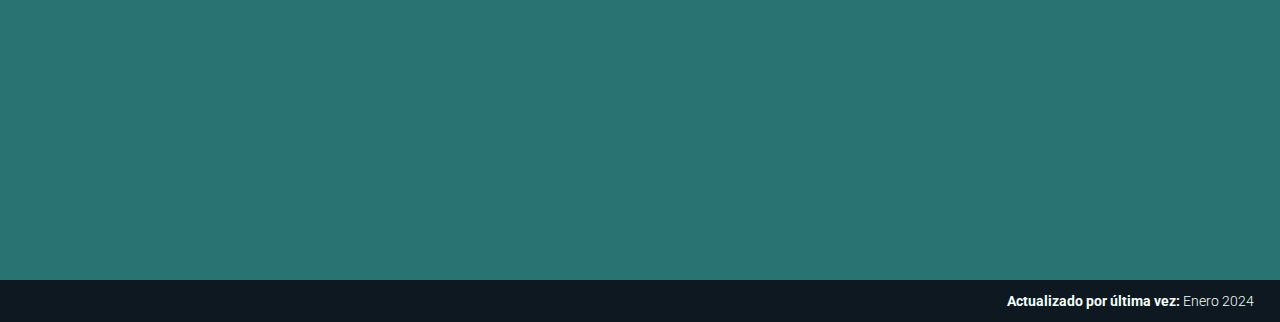
==== commit 385e663e: "dividir portafolio en 2 secciones, y ajustar el navbar" ====
--- a/index.html
+++ b/index.html
@@ -1,95 +1,137 @@
 <!DOCTYPE html>
 <html lang="en">
-<head>
-    <meta charset="UTF-8">
-    <meta http-equiv="X-UA-Compatible" content="IE=edge">
-    <meta name="viewport" content="width=device-width, initial-scale=1.0">
+  <head>
+    <meta charset="UTF-8" />
+    <meta http-equiv="X-UA-Compatible" content="IE=edge" />
+    <meta name="viewport" content="width=device-width, initial-scale=1.0" />
     <title>Angelica Abbate - Diseñadora Web</title>
-    <link rel="stylesheet" href="styles.css">
-    <link rel="preconnect" href="https://fonts.googleapis.com">
-    <link rel="preconnect" href="https://fonts.gstatic.com" crossorigin>
-    <link rel="preconnect" href="https://fonts.googleapis.com">
-    <link rel="preconnect" href="https://fonts.gstatic.com" crossorigin>
-    <link rel="preconnect" href="https://fonts.googleapis.com">
-    <link rel="preconnect" href="https://fonts.gstatic.com" crossorigin>
-    <link rel="preconnect" href="https://fonts.googleapis.com">
-    <link rel="preconnect" href="https://fonts.gstatic.com" crossorigin>
-    <link href="https://fonts.googleapis.com/css2?family=Noto+Serif:ital,wght@0,400;0,700;1,400&family=Nunito:ital,wght@0,200;0,300;0,400;0,500;0,600;0,700;0,800;0,900;0,1000;1,400;1,700;1,800;1,900;1,1000&family=Roboto:ital,wght@0,100;0,300;0,400;0,500;0,700;0,900;1,100;1,300;1,400;1,500;1,700;1,900&display=swap" rel="stylesheet">
-    <link rel="stylesheet" href="https://cdnjs.cloudflare.com/ajax/libs/animate.css/4.1.1/animate.min.css">
-</head>
-<body>
+    <link rel="stylesheet" href="styles.css" />
+    <link rel="preconnect" href="https://fonts.googleapis.com" />
+    <link rel="preconnect" href="https://fonts.gstatic.com" crossorigin />
+    <link rel="preconnect" href="https://fonts.googleapis.com" />
+    <link rel="preconnect" href="https://fonts.gstatic.com" crossorigin />
+    <link rel="preconnect" href="https://fonts.googleapis.com" />
+    <link rel="preconnect" href="https://fonts.gstatic.com" crossorigin />
+    <link rel="preconnect" href="https://fonts.googleapis.com" />
+    <link rel="preconnect" href="https://fonts.gstatic.com" crossorigin />
+    <link
+      href="https://fonts.googleapis.com/css2?family=Noto+Serif:ital,wght@0,400;0,700;1,400&family=Nunito:ital,wght@0,200;0,300;0,400;0,500;0,600;0,700;0,800;0,900;0,1000;1,400;1,700;1,800;1,900;1,1000&family=Roboto:ital,wght@0,100;0,300;0,400;0,500;0,700;0,900;1,100;1,300;1,400;1,500;1,700;1,900&display=swap"
+      rel="stylesheet"
+    />
+    <link
+      rel="stylesheet"
+      href="https://cdnjs.cloudflare.com/ajax/libs/animate.css/4.1.1/animate.min.css"
+    />
+  </head>
+
+  <body>
     <nav class="animate__animated animate__slideInDown">
-        <div class="logo">
-            <a href="index.html"><p>Angelica Abbate</p></a>
-        </div>
-        <div class="menu">
-            <button onclick="document.getElementById('portfolio').scrollIntoView({ behavior: 'smooth' });"><span>Portafolio</span></button>
-            <button onclick="document.getElementById('contact').scrollIntoView({ behavior: 'smooth' });"><span>Contacto</span></button>
-        </div>
+      <div class="logo">
+        <a href="index.html">
+          <p>Angelica Abbate</p>
+        </a>
+      </div>
+      <div class="menu">
+        <button
+          onclick="document.querySelector('#portfolio-design .scroll-target').scrollIntoView({ behavior: 'smooth' });"
+        >
+          <span>Portafolio de diseño</span>
+        </button>
+        <button
+          onclick="document.querySelector('#portfolio-developer .scroll-target').scrollIntoView({ behavior: 'smooth' });"
+        >
+          <span>Portafolio de desarrollo web</span>
+        </button>
+        <button
+          onclick="document.querySelector('#contact .scroll-target').scrollIntoView({ behavior: 'smooth' });"
+        >
+          <span>Contacto</span>
+        </button>
+      </div>
     </nav>
 
+    <main>
+      <!-- ------------ top-page ------------- -->
 
-    <main>
-
-<!-- ------------ top-page ------------- -->
-
-
-        <section>
-            <div class="container container-main">
-                <div class="container-align-vertical left-main">
-                        <div class="container-img">
-                            <img src="images/foto-perfil-2.jpg" alt="foto de Angelica">
-                        </div>
-                        <!-- <p>Mi nombre es Angélica, con 29 años de edad, cuento con trayectoria como profesional independiente en las áreas de maquetación, diseño y desarrollo web. Mi pasión por aprender y mi compromiso con la excelencia en cada proyecto que emprendo son rasgos distintivos de mi enfoque de trabajo. <br><br>
+      <section>
+        <div class="container container-main">
+          <div class="container-align-vertical left-main">
+            <div class="container-img">
+              <img src="images/foto-perfil-2.jpg" alt="foto de Angelica" />
+            </div>
+            <!-- <p>Mi nombre es Angélica, con 29 años de edad, cuento con trayectoria como profesional independiente en las áreas de maquetación, diseño y desarrollo web. Mi pasión por aprender y mi compromiso con la excelencia en cada proyecto que emprendo son rasgos distintivos de mi enfoque de trabajo. <br><br>
 
                             Resido en Buenos Aires, Argentina, y estoy comprometida en continuar expandiendo mis habilidades y conocimientos para ofrecer soluciones web de alta calidad.</p> -->
+          </div>
+          <div class="line"></div>
+          <div class="container-align-vertical">
+            <div class="main-title animate__animated animate__fadeIn">
+              <h1>
+                <span>¡Hola!</span> Soy la desarrolladora web que estabas
+                buscado, trabajemos juntos :)
+              </h1>
+              <div class="btn-container">
+                <button class="btn">Descarga mi CV</button>
+                <button class="btn btn-secondary">Visita mi Github</button>
+              </div>
+            </div>
+          </div>
+        </div>
+      </section>
+
+      <!-- -------- portfolios ---------- -->
+
+      <section id="portfolio-design" class="portfolio">
+        <div class="scroll-target"></div>
+        <div class="bg-secondary">
+          <h3 class="portfolio-title">Portafolio de diseño gráfico</h3>
+          <div class="container">
+            <div class="portfolio-item">
+              <div class="portfolio-content">
+                <img src="images/proyecto-2.png" alt="" />
+              </div>
+              <div class="portfolio-info">
+                <h4>Branding Juguetería didak</h4>
+                <p>
+                  Branding de marca con aplicaciones en diferentes plataformas,
+                  generando un sistema de identidad. Diseñado con la suit de
+                  adobe.
+                </p>
+                <a class="link" target="”_blank”" href="images/proyecto 2.pdf"
+                  >Ver proyecto →</a
+                >
+              </div>
+            </div>
+          </div>
+        </div>
+        <section id="portfolio-developer" class="portfolio">
+          <div class="scroll-target"></div>
+          <div class="bg-black">
+            <h3 class="portfolio-title">Portafolio de desarrollo web</h3>
+            <div class="container">
+              <div class="portfolio-item">
+                <div class="portfolio-content">
+                  <img src="images/proyecto-1.jpg" alt="" />
                 </div>
-                <div class="line"></div>
-                <div class="container-align-vertical">
-
-                    <div class="main-title animate__animated animate__fadeIn">
-                        <h1> <span>¡Hola!</span>  Soy la desarrolladora que estabas buscado, trabajemos juntos :) </h1>
-                        <div class="btn-container">
-                            <button class="btn">Descarga mi CV</button>
-                            <button class="btn btn-secondary">Visita mi Github</button>
-                        </div>
-                    </div>
+                <div class="portfolio-info">
+                  <h4>Web de agencia de viajes</h4>
+                  <p>
+                    Landing page completa, pensada para una agencia de viajes,
+                    diseñada con Figma. Desarrollada considerando metodologías
+                    ágiles y lista para producción.
+                  </p>
+                  <a
+                    class="link"
+                    target="”_blank”"
+                    href="https://www.figma.com/file/f57wu1NRqBcXybQLwVtqOO/Figma-Curso-Templune---P%C3%A1gina-web-2022-(Community)?node-id=102%3A125"
+                    >Ver proyecto →</a
+                  >
                 </div>
+              </div>
             </div>
+          </div>
         </section>
-
-<!-- -------- portfolio items ---------- -->
-
-        <section id="portfolio" class="portfolio">
-
-            <div class="container">
-                <div class="portfolio-item">
-                    <div class="portfolio-content">
-                        <img src="images/proyecto-2.png" alt="">
-                    </div>
-                    <div class="portfolio-info">
-                        <h3>Branding Juguetería didak</h3>
-                        <p>Branding de marca con aplicaciones en diferentes plataformas, generando un sistema de identidad. Diseñado con la suit de adobe.</p>
-                        <a class="date" target=”_blank” href="images/proyecto 2.pdf">Ver proyecto →</a>
-                    </div>
-                </div>
-            </div>
-            <div class="divider">
-                <div class="line"></div>
-            </div>
-            <div class="container">
-                <div class="portfolio-item">
-                    <div class="portfolio-content">
-                        <img src="images/proyecto-1.jpg" alt="">
-                    </div>
-                    <div class="portfolio-info">
-                        <h3>Web de agencia de viajes</h3>
-                        <p>Landing page completa, pensada para una agencia de viajes, diseñada con Figma. Desarrollada considerando metodologías ágiles y lista para producción.</p>
-                        <a class="date" target=”_blank” href="https://www.figma.com/file/f57wu1NRqBcXybQLwVtqOO/Figma-Curso-Templune---P%C3%A1gina-web-2022-(Community)?node-id=102%3A125">Ver proyecto →</a>
-                    </div>
-                </div>
-            </div>
-            <!-- <div class="container">
+        <!-- <div class="container">
                 <div class="portfolio-item">
                     <div class="portfolio-content">
                         <img src="images/estudiar-diseno-grafico.jpg" alt="">
@@ -101,35 +143,35 @@
                     </div>
                 </div>
             </div> -->
-            
+      </section>
 
-        </section>
+      <!-- -------- contact ---------- -->
 
-<!-- -------- contact ---------- -->
-
-        <section id="contact">
-            <div class="container container-color">
-                <div class="container-contact">
-                    <h2>Contáctame</h2>
-                    <a data-clipboard-text="angelicabbate@gmail.com" class="js-mail-copy" >angelicabbate@gmail.com</a>
-                </div>
-            </div>
-        </section>
-        
+      <section id="contact">
+        <div class="scroll-target"></div>
+        <div class="container container-color">
+          <div class="container-contact">
+            <h2>Contáctame</h2>
+            <a
+              data-clipboard-text="angelicabbate@gmail.com"
+              class="js-mail-copy"
+              >angelicabbate@gmail.com</a
+            >
+          </div>
+        </div>
+      </section>
     </main>
 
     <footer class="footer">
-        <div class="redes"> 
-        </div>
-        <div>
-            <p><span>Actualizado por última vez:</span> Octubre 2023</p>
-        </div>
+      <div class="redes"></div>
+      <div>
+        <p><span>Actualizado por última vez:</span> Enero 2024</p>
+      </div>
     </footer>
 
     <div id="notificacion">Copiado al portapapeles</div>
 
     <script src="./clipboard.min.js"></script>
     <script src="./main.js"></script>
-
-</body>
-</html>+  </body>
+</html>
--- a/styles.css
+++ b/styles.css
@@ -1,6 +1,4 @@
-
-
-:root{
+:root {
     --primary: #85FFC7;
     --secondary: #297373;
     --contrast: #FF81C4;
@@ -8,13 +6,13 @@
     --white: #F4FFFC;
 }
 
-*{
+* {
     margin: 0;
     padding: 0;
     box-sizing: border-box;
 }
 
-body{
+body {
     font-family: 'Roboto', sans-serif;
     font-size: 20px;
     /* letter-spacing: 1px; */
@@ -25,14 +23,14 @@
 
 /* --------------- nav ---------- */
 
-a{
+a {
     text-decoration: none;
     font-family: 'Nunito';
     font-weight: 900;
     color: var(--black);
 }
 
-nav{
+nav {
     position: fixed;
     display: flex;
     width: 100%;
@@ -42,11 +40,11 @@
     z-index: 2;
 }
 
-nav .menu{
-    display: flex;
-}
-
-.menu button{
+nav .menu {
+    display: flex;
+}
+
+.menu button {
     font-family: 'Roboto', sans-serif;
     background-color: transparent;
     border: none;
@@ -54,15 +52,15 @@
     color: var(--black);
     font-size: 18px;
     font-weight: 500;
-    margin-left: 15px;
-}
-
-.menu button span{
+    margin-left: 30px;
+}
+
+.menu button span {
     display: flex;
     justify-content: right;
 }
 
-.line{
+.line {
     background-color: var(--primary);
     height: 100%;
     width: 5px;
@@ -70,32 +68,52 @@
     border-radius: 5px;
 }
 
-.container{
+.portfolio,
+#contact {
+    position: relative;
+}
+
+.scroll-target {
+    display: block;
+    content: '';
+    position: absolute;
+    top: -46px;
+    left: 0;
+
+    /* Hide pseudo-element */
+    z-index: -1;
+    opacity: 0;
+    pointer-events: none;
+}
+
+.container {
     padding: 20px 3%;
     display: flex;
 }
 
+
 .btn-container {
-margin-top: 30px;
-margin-left: 4px;
-display: flex;
+    margin-top: 30px;
+    margin-left: 4px;
+    display: flex;
 }
 
 .btn {
-padding: 10px 20px;
-  border: none;
-  background-color: var(--primary); 
-  color: var(--black);
-  border-radius: 24px;
-  font-size: 18px;
-  font-weight: 500;
-  cursor: pointer;
-  transition: transform 0.2s;
-}
-
-.btn:hover{
+    padding: 10px 20px;
+    border: none;
+    background-color: var(--primary);
+    color: var(--black);
+    border-radius: 24px;
+    font-size: 18px;
+    font-weight: 500;
+    cursor: pointer;
+    transition: transform 0.2s;
+}
+
+.btn:hover {
     transform: scale(1.12);
 }
+
 .btn-secondary {
     background-color: var(--secondary);
     margin-left: 20px;
@@ -109,7 +127,7 @@
     padding: 12% 6%;
 }
 
-.container-align-vertical { 
+.container-align-vertical {
     display: flex;
     flex-direction: column;
     justify-content: center;
@@ -132,7 +150,7 @@
     height: 200px;
     border-radius: 30px;
     margin: 0 auto;
-    overflow: hidden; 
+    overflow: hidden;
 
 }
 
@@ -148,93 +166,113 @@
     /* height: 100vh; */
 }
 
-.main-title{
-    display: flex;
-    flex-direction: column;
-}
-
-.main-title span{
+.main-title {
+    display: flex;
+    flex-direction: column;
+}
+
+.main-title span {
     color: var(--primary);
 }
 
-h1, h2{
+h1,
+h2 {
     font-size: 3em;
     color: var(--white);
     font-family: 'Nunito';
     font-weight: 100;
 }
 
-h2{
+h2 {
     font-size: 6em;
     text-align: center;
 }
 
 /* ---------- portfolio section --------- */
 
-h3{
+h4 {
     font-size: 30px;
 }
 
-.portfolio-item{
-    display: flex;
-    margin: 8% 6%;
-}
-
-.portfolio-content{
+h3 {
+    font-size: 2em;
+}
+
+.portfolio-title {
+    text-align: center;
+    padding-bottom: 40px;
+    text-transform: uppercase;
+    font-weight: 400;
+}
+
+.portfolio-item {
+    display: flex;
+    /* margin: 8% 6%; */
+
+}
+
+.portfolio-content {
     width: 65%;
 
 }
 
-.portfolio-content h3{
+.portfolio-content h4 {
     display: inline-flex;
     width: 100%;
     justify-content: right;
     font-weight: 300;
 }
 
-.portfolio-content img{
-    width: 100%;
-}
-
-.portfolio-info{
+.portfolio-content img {
+    width: 100%;
+}
+
+.portfolio-info {
     display: flex;
     flex-direction: column;
     width: 35%;
     padding: 0 2%;
 }
 
-.portfolio-info .date{
+.portfolio-info .link {
     margin-top: auto;
     margin-bottom: 3px;
     font-size: 16px;
-    color: var(--black);
+    color: var(--primary);
     font-weight: bold;
     cursor: pointer;
 }
 
-.portfolio-info h3{
+.portfolio-info h4 {
     text-transform: uppercase;
-    font-size: 40px;
-}
-
-.portfolio .container:first-child{
+    font-size: 30px;
+    font-family: 'nunito';
+    color: var(--primary);
+}
+
+.bg-secondary {
     background-color: var(--secondary);
-}
-
-.portfolio .container {
-    background-color: var(--secondary);
-}
-
-.portfolio .container:last-child{
-    background-color: var(--secondary);
-}
-
-.divider{
+    height: calc(100vh - 40px);
+    display: flex;
+    flex-direction: column;
+    justify-content: center;
+}
+
+.bg-black {
+    background-color: var(--black);
+    height: calc(100vh - 40px);
+    vertical-align: center;
+    display: flex;
+    flex-direction: column;
+    justify-content: center;
+}
+
+.divider {
     background-color: var(--black);
     height: 2px;
 }
 
-.divider .line{
+.divider .line {
     width: 80%;
     border-radius: 5px;
     height: 2px;
@@ -243,9 +281,9 @@
 
 /* ---------- contact --------- */
 
-.container-contact{
-    display: flex;
-    height: 100vh;
+.container-contact {
+    display: flex;
+    height: calc(100vh - 80px);
     justify-content: center;
     flex-direction: column;
     width: 100%;
@@ -256,15 +294,14 @@
 
 }
 
-.container-color{
+.container-color {
     background-color: var(--secondary);
 }
 
-.container-contact a{
-
-    
+.container-contact a {
+
+
     display: block;
-    padding-top: 40px;
     font-size: 40px;
     font-weight: 600;
     cursor: pointer;
@@ -273,7 +310,7 @@
 
 /* ---------- footer --------- */
 
-.footer{
+.footer {
     display: flex;
     width: 100%;
     padding: 1% 2%;
@@ -281,7 +318,7 @@
     justify-content: right;
     font-size: 14px;
     /* font-family: 'nunito'; */
-    
+
 }
 
 .footer span {
@@ -303,100 +340,113 @@
     padding: 10px 20px;
     border-radius: 5px;
     z-index: 1000;
-  }
+}
 
 /* ---------------- MEDIA QUERIES --------------*/
 
 @media screen and (max-width:1160px) {
-h1{
-    font-size:5em;
-}
-h2{
-    font-size:7em;
-}
-}
-
-@media screen and (max-width:900px){
-    h1{
-        font-size: 4em;
-    }
-    h2{
-        font-size: 6em;
-    }
-
-@media screen and (max-width:640px){
-    h2{
+    h1 {
+        font-size: 2.5em;
+    }
+
+}
+
+@media screen and (max-width:900px) {
+    h1 {
+        font-size: 2em;
+    }
+
+    h2 {
         font-size: 5em;
     }
-    body{
-        font-size: 16px;
-    }
-    .portfolio-info h3{
-        font-size: 25px;
-    }
-    .container-contact a{
-        font-size: 30px;
-    }
-    .container-profile{
-        flex-direction: column;
-        justify-content: center;
-    }
-
-    .main-title span{
-        font-weight: 500;
-    }
-    .portfolio-item{
-        flex-direction: column;
-        width: 100%;
-        max-width: 400px;
-        margin-right: auto;
-        margin-left: auto;
-    }
-    .container{
-        padding-left: 20px;
-        padding-right: 20px;
-        
-    }
-    .portfolio-content{
-        width: 100%;
-    }
-    .portfolio-info{
-        width: 100%;
-    }
-
-
-}
-@media screen and (max-width:530px){
-    h2{
-        font-size: 3.5em;
-    }
-    .container-contact a{
-        font-size: 28px;
-        padding-top: 40px;
-    }
-    h1{
-        font-size: 2.8em;
-    }
-    .logo{
-        width: 40px;
-    }
-    .main-title{
-        padding: 40px;
-    }
-    .line{
-        width: 85%;
-        margin-top: 20px;
-        border-radius: 5px;
-    }
-    
-}
-
-.animate__animated.animate__fadeIn {
-    --animate-duration: 4s;
-  }
+
+    @media screen and (max-width:640px) {
+        h2 {
+            font-size: 5em;
+        }
+
+        body {
+            font-size: 16px;
+        }
+
+        .portfolio-info {
+            font-size: 25px;
+        }
+
+        .container-contact a {
+            font-size: 30px;
+        }
+
+        .container-profile {
+            flex-direction: column;
+            justify-content: center;
+        }
+
+        .main-title span {
+            font-weight: 500;
+        }
+
+        .portfolio-item {
+            flex-direction: column;
+            width: 100%;
+            max-width: 400px;
+            margin-right: auto;
+            margin-left: auto;
+        }
+
+        .container {
+            padding-left: 20px;
+            padding-right: 20px;
+
+        }
+
+        .portfolio-content {
+            width: 100%;
+        }
+
+        .portfolio-info {
+            width: 100%;
+        }
+
+
+    }
+
+    @media screen and (max-width:530px) {
+        h2 {
+            font-size: 3.5em;
+        }
+
+        .container-contact a {
+            font-size: 28px;
+            padding-top: 40px;
+        }
+
+        h1 {
+            font-size: 2.8em;
+        }
+
+        .logo {
+            width: 40px;
+        }
+
+        .main-title {
+            padding: 40px;
+        }
+
+        .line {
+            width: 85%;
+            margin-top: 20px;
+            border-radius: 5px;
+        }
+
+    }
+
+    .animate__animated.animate__fadeIn {
+        --animate-duration: 4s;
+    }
 
 }
 
 .animate__animated.animate__pulse {
-    --animate-duration:2s;
+    --animate-duration: 2s;
 }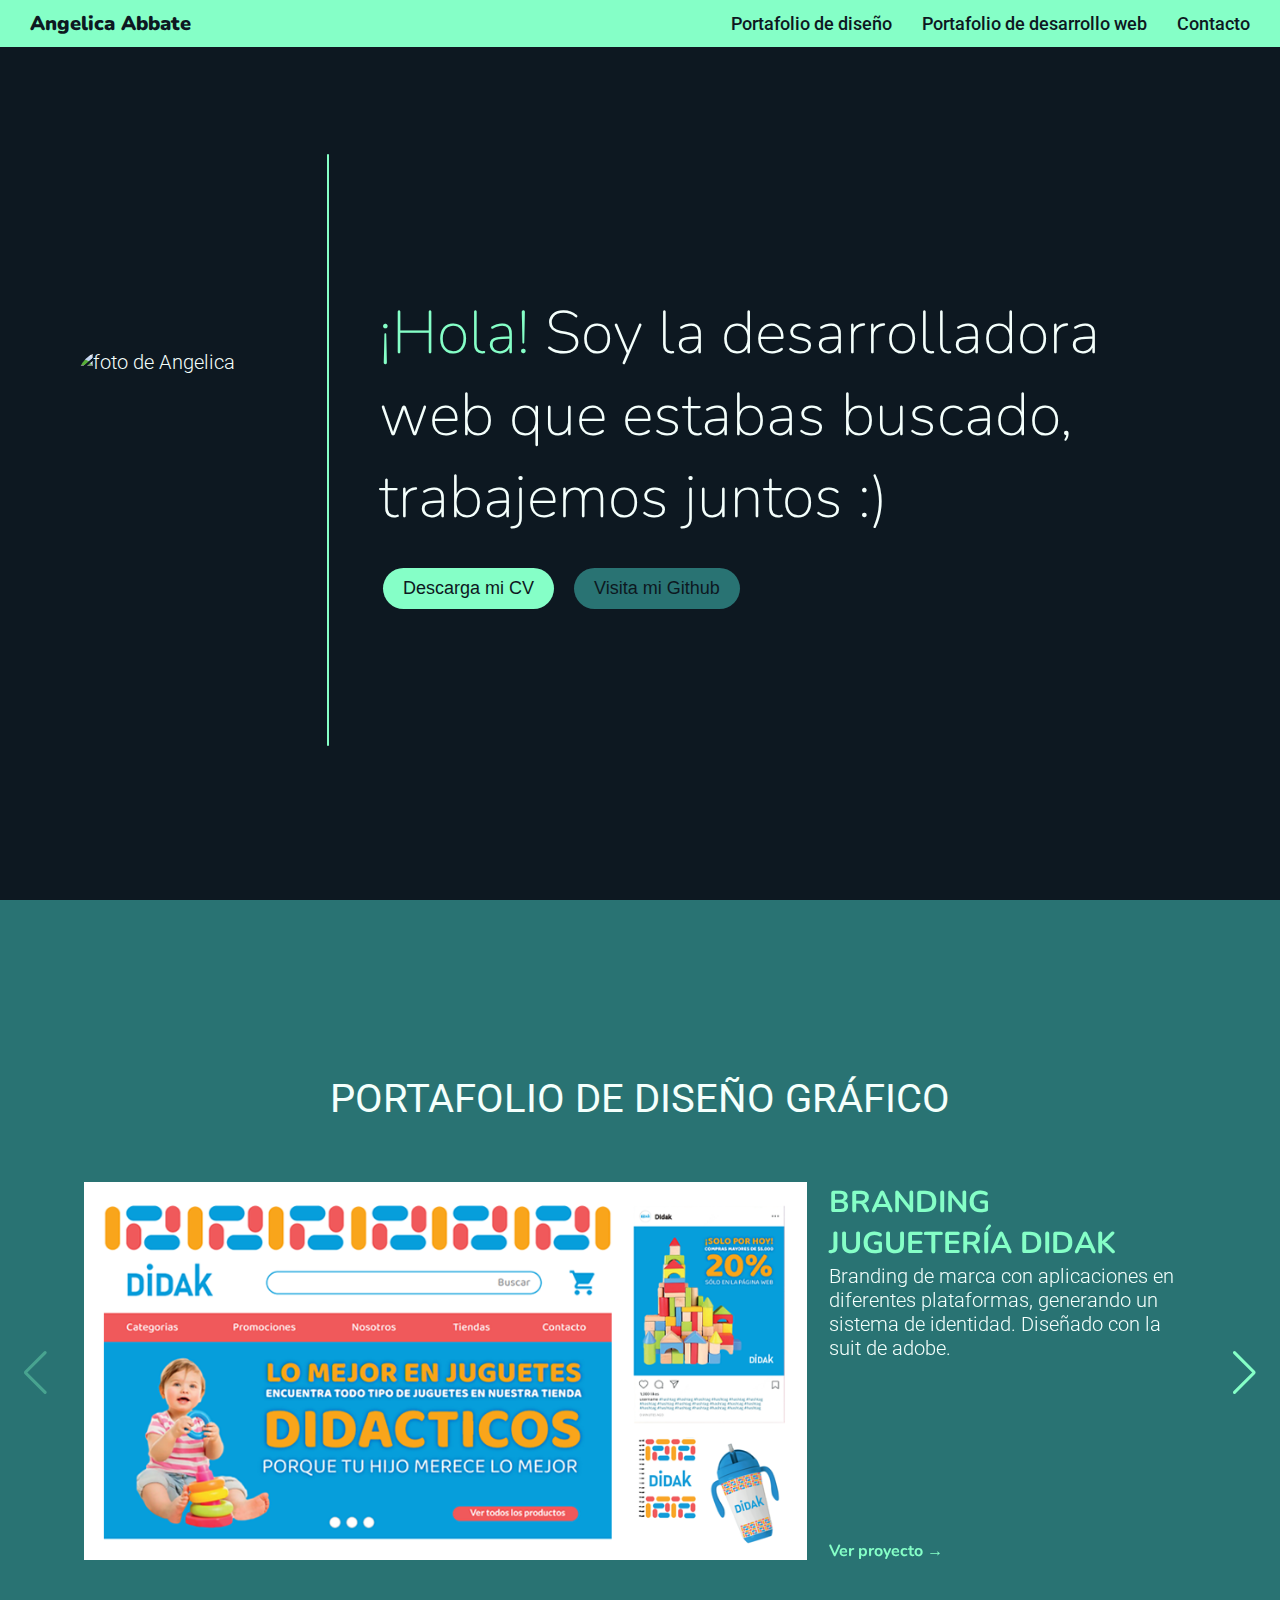
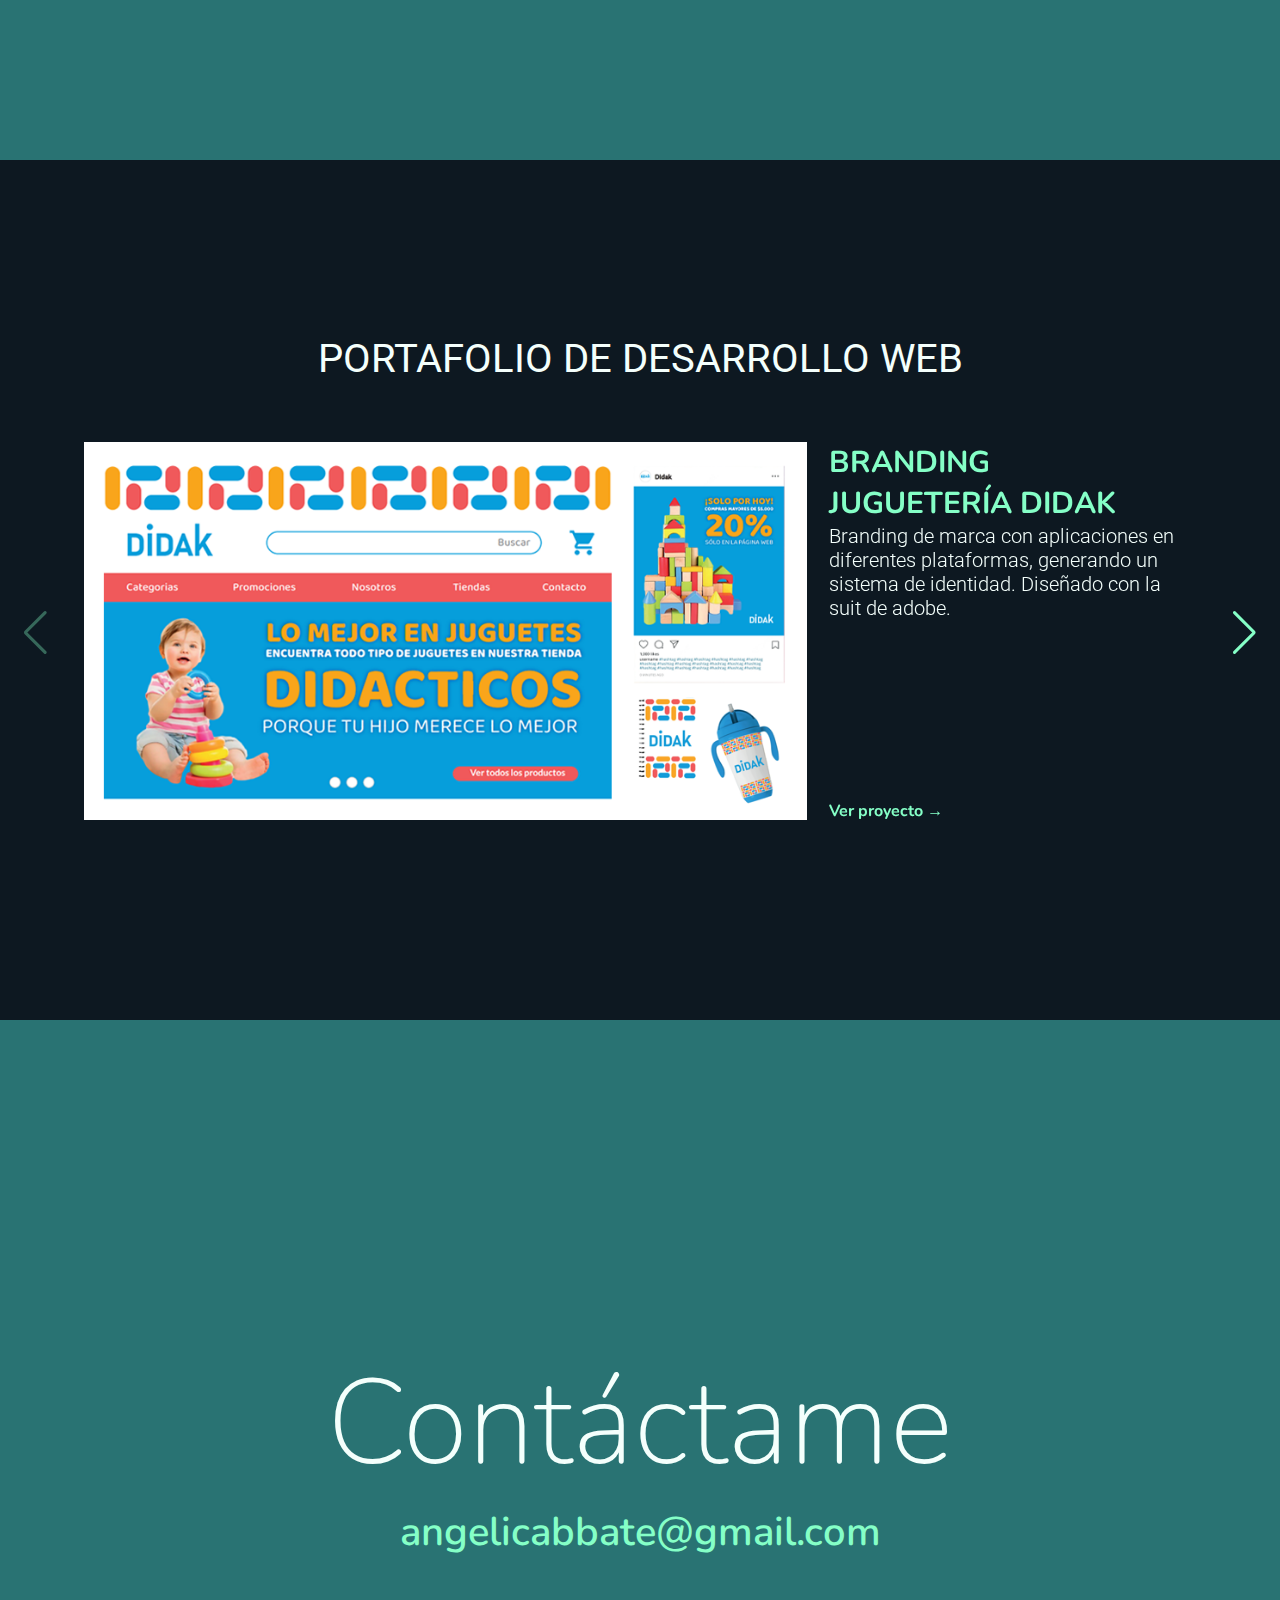
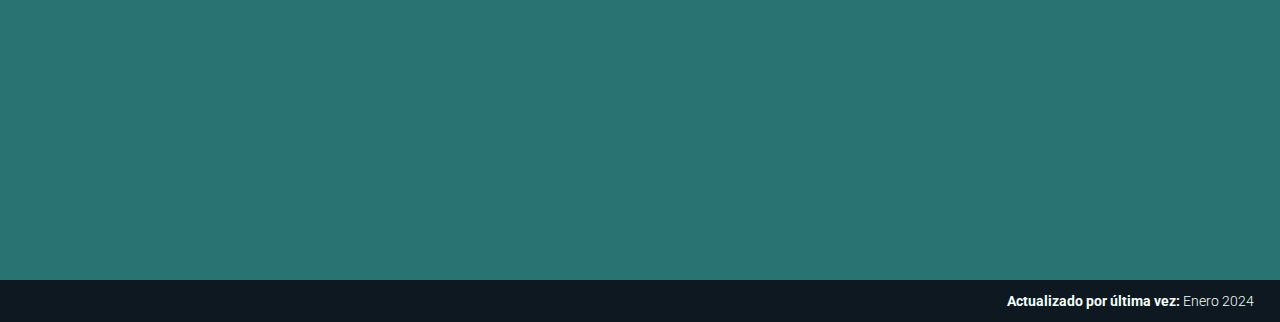
==== commit b1666938: "Implementacion de carruseles en cada seccion de portafolio con swiper" ====
--- a/index.html
+++ b/index.html
@@ -5,7 +5,6 @@
     <meta http-equiv="X-UA-Compatible" content="IE=edge" />
     <meta name="viewport" content="width=device-width, initial-scale=1.0" />
     <title>Angelica Abbate - Diseñadora Web</title>
-    <link rel="stylesheet" href="styles.css" />
     <link rel="preconnect" href="https://fonts.googleapis.com" />
     <link rel="preconnect" href="https://fonts.gstatic.com" crossorigin />
     <link rel="preconnect" href="https://fonts.googleapis.com" />
@@ -22,6 +21,13 @@
       rel="stylesheet"
       href="https://cdnjs.cloudflare.com/ajax/libs/animate.css/4.1.1/animate.min.css"
     />
+    <link
+      href="
+    https://cdn.jsdelivr.net/npm/swiper@11.0.5/swiper-bundle.min.css
+    "
+      rel="stylesheet"
+    />
+    <link rel="stylesheet" href="styles.css" />
   </head>
 
   <body>
@@ -85,49 +91,116 @@
         <div class="scroll-target"></div>
         <div class="bg-secondary">
           <h3 class="portfolio-title">Portafolio de diseño gráfico</h3>
-          <div class="container">
-            <div class="portfolio-item">
-              <div class="portfolio-content">
-                <img src="images/proyecto-2.png" alt="" />
-              </div>
-              <div class="portfolio-info">
-                <h4>Branding Juguetería didak</h4>
-                <p>
-                  Branding de marca con aplicaciones en diferentes plataformas,
-                  generando un sistema de identidad. Diseñado con la suit de
-                  adobe.
-                </p>
-                <a class="link" target="”_blank”" href="images/proyecto 2.pdf"
-                  >Ver proyecto →</a
-                >
-              </div>
-            </div>
+          <div class="swiper">
+            <div class="swiper-wrapper">
+              <!-- Slides -->
+              <div class="swiper-slide">
+                <div class="container">
+                  <div class="portfolio-item">
+                    <div class="portfolio-content">
+                      <img src="images/proyecto-2.png" alt="" />
+                    </div>
+                    <div class="portfolio-info">
+                      <h4>Branding Juguetería didak</h4>
+                      <p>
+                        Branding de marca con aplicaciones en diferentes
+                        plataformas, generando un sistema de identidad. Diseñado
+                        con la suit de adobe.
+                      </p>
+                      <a
+                        class="link"
+                        target="”_blank”"
+                        href="images/proyecto 2.pdf"
+                        >Ver proyecto →</a
+                      >
+                    </div>
+                  </div>
+                </div>
+              </div>
+              <div class="swiper-slide">
+                <div class="container">
+                  <div class="portfolio-item">
+                    <div class="portfolio-content">
+                      <img src="images/proyecto-1.jpg" alt="" />
+                    </div>
+                    <div class="portfolio-info">
+                      <h4>Web de agencia de viajes</h4>
+                      <p>
+                        Landing page completa, pensada para una agencia de
+                        viajes, diseñada con Figma. Desarrollada considerando
+                        metodologías ágiles y lista para producción.
+                      </p>
+                      <a
+                        class="link"
+                        target="”_blank”"
+                        href="https://www.figma.com/file/f57wu1NRqBcXybQLwVtqOO/Figma-Curso-Templune---P%C3%A1gina-web-2022-(Community)?node-id=102%3A125"
+                        >Ver proyecto →</a
+                      >
+                    </div>
+                  </div>
+                </div>
+              </div>
+            </div>
+            <div class="swiper-button-next"></div>
+            <div class="swiper-button-prev"></div>
           </div>
         </div>
         <section id="portfolio-developer" class="portfolio">
           <div class="scroll-target"></div>
           <div class="bg-black">
             <h3 class="portfolio-title">Portafolio de desarrollo web</h3>
-            <div class="container">
-              <div class="portfolio-item">
-                <div class="portfolio-content">
-                  <img src="images/proyecto-1.jpg" alt="" />
-                </div>
-                <div class="portfolio-info">
-                  <h4>Web de agencia de viajes</h4>
-                  <p>
-                    Landing page completa, pensada para una agencia de viajes,
-                    diseñada con Figma. Desarrollada considerando metodologías
-                    ágiles y lista para producción.
-                  </p>
-                  <a
-                    class="link"
-                    target="”_blank”"
-                    href="https://www.figma.com/file/f57wu1NRqBcXybQLwVtqOO/Figma-Curso-Templune---P%C3%A1gina-web-2022-(Community)?node-id=102%3A125"
-                    >Ver proyecto →</a
-                  >
-                </div>
-              </div>
+            <div class="swiper">
+              <div class="swiper-wrapper">
+                <!-- Slides -->
+                <div class="swiper-slide">
+                  <div class="container">
+                    <div class="portfolio-item">
+                      <div class="portfolio-content">
+                        <img src="images/proyecto-2.png" alt="" />
+                      </div>
+                      <div class="portfolio-info">
+                        <h4>Branding Juguetería didak</h4>
+                        <p>
+                          Branding de marca con aplicaciones en diferentes
+                          plataformas, generando un sistema de identidad.
+                          Diseñado con la suit de adobe.
+                        </p>
+                        <a
+                          class="link"
+                          target="”_blank”"
+                          href="images/proyecto 2.pdf"
+                          >Ver proyecto →</a
+                        >
+                      </div>
+                    </div>
+                  </div>
+                </div>
+                <div class="swiper-slide">
+                  <div class="container">
+                    <div class="portfolio-item">
+                      <div class="portfolio-content">
+                        <img src="images/proyecto-1.jpg" alt="" />
+                      </div>
+                      <div class="portfolio-info">
+                        <h4>Web de agencia de viajes</h4>
+                        <p>
+                          Landing page completa, pensada para una agencia de
+                          viajes, diseñada con Figma. Desarrollada considerando
+                          metodologías ágiles y lista para producción.
+                        </p>
+                        <a
+                          class="link"
+                          target="”_blank”"
+                          href="https://www.figma.com/file/f57wu1NRqBcXybQLwVtqOO/Figma-Curso-Templune---P%C3%A1gina-web-2022-(Community)?node-id=102%3A125"
+                          >Ver proyecto →</a
+                        >
+                      </div>
+                    </div>
+                  </div>
+                </div>
+              </div>
+              <div class="swiper-button-next"></div>
+              <div class="swiper-button-prev"></div>
             </div>
           </div>
         </section>
@@ -171,6 +244,7 @@
 
     <div id="notificacion">Copiado al portapapeles</div>
 
+    <script src="https://cdn.jsdelivr.net/npm/swiper@11.0.5/swiper-bundle.min.js"></script>
     <script src="./clipboard.min.js"></script>
     <script src="./main.js"></script>
   </body>
--- a/styles.css
+++ b/styles.css
@@ -4,6 +4,7 @@
     --contrast: #FF81C4;
     --black: #0D1821;
     --white: #F4FFFC;
+    --swiper-theme-color: #85FFC7;
 }
 
 * {
@@ -277,6 +278,24 @@
     border-radius: 5px;
     height: 2px;
     margin-top: 0;
+}
+
+/* swiper styles */
+
+.swiper {
+    width: 100%;
+}
+
+.swiper-slide {
+    padding: 0 48px;
+}
+
+.swiper-button-next {
+    padding-right: 24px;
+}
+
+.swiper-button-prev {
+    padding-left: 24px;
 }
 
 /* ---------- contact --------- */
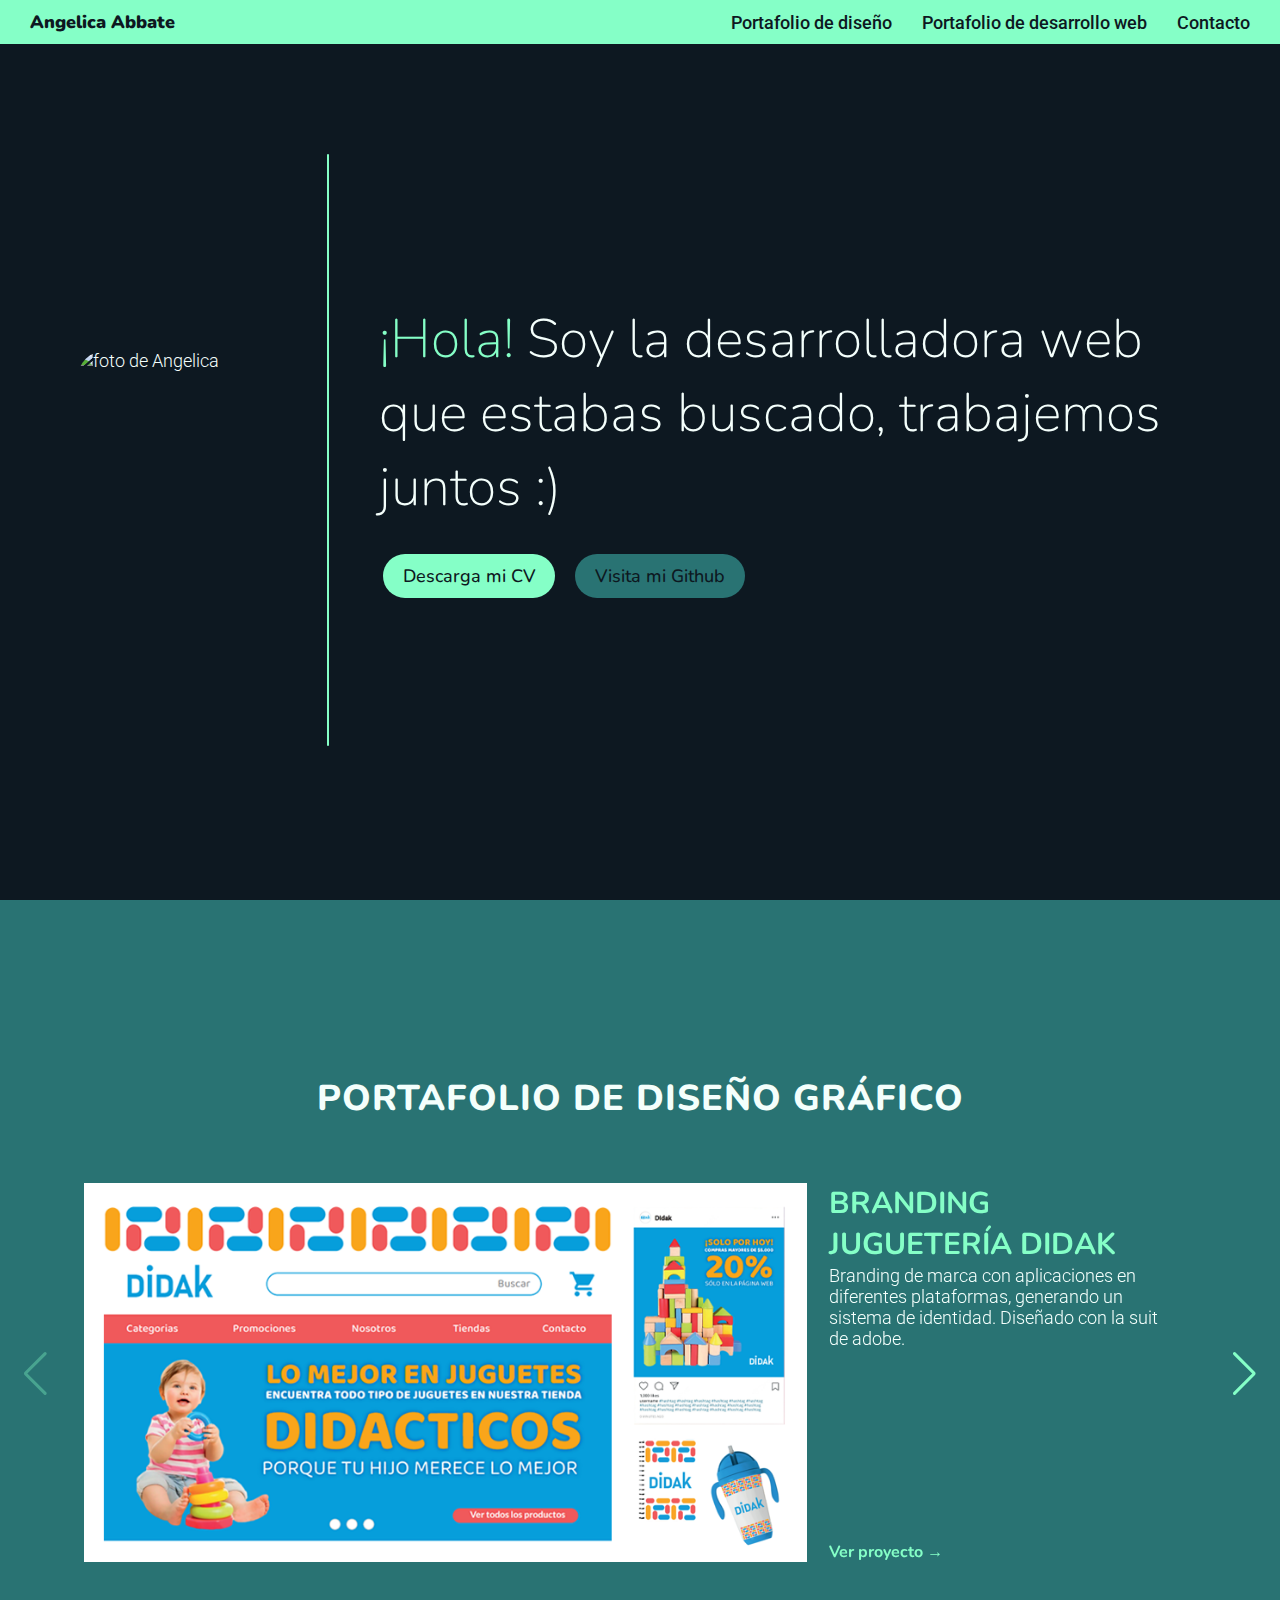
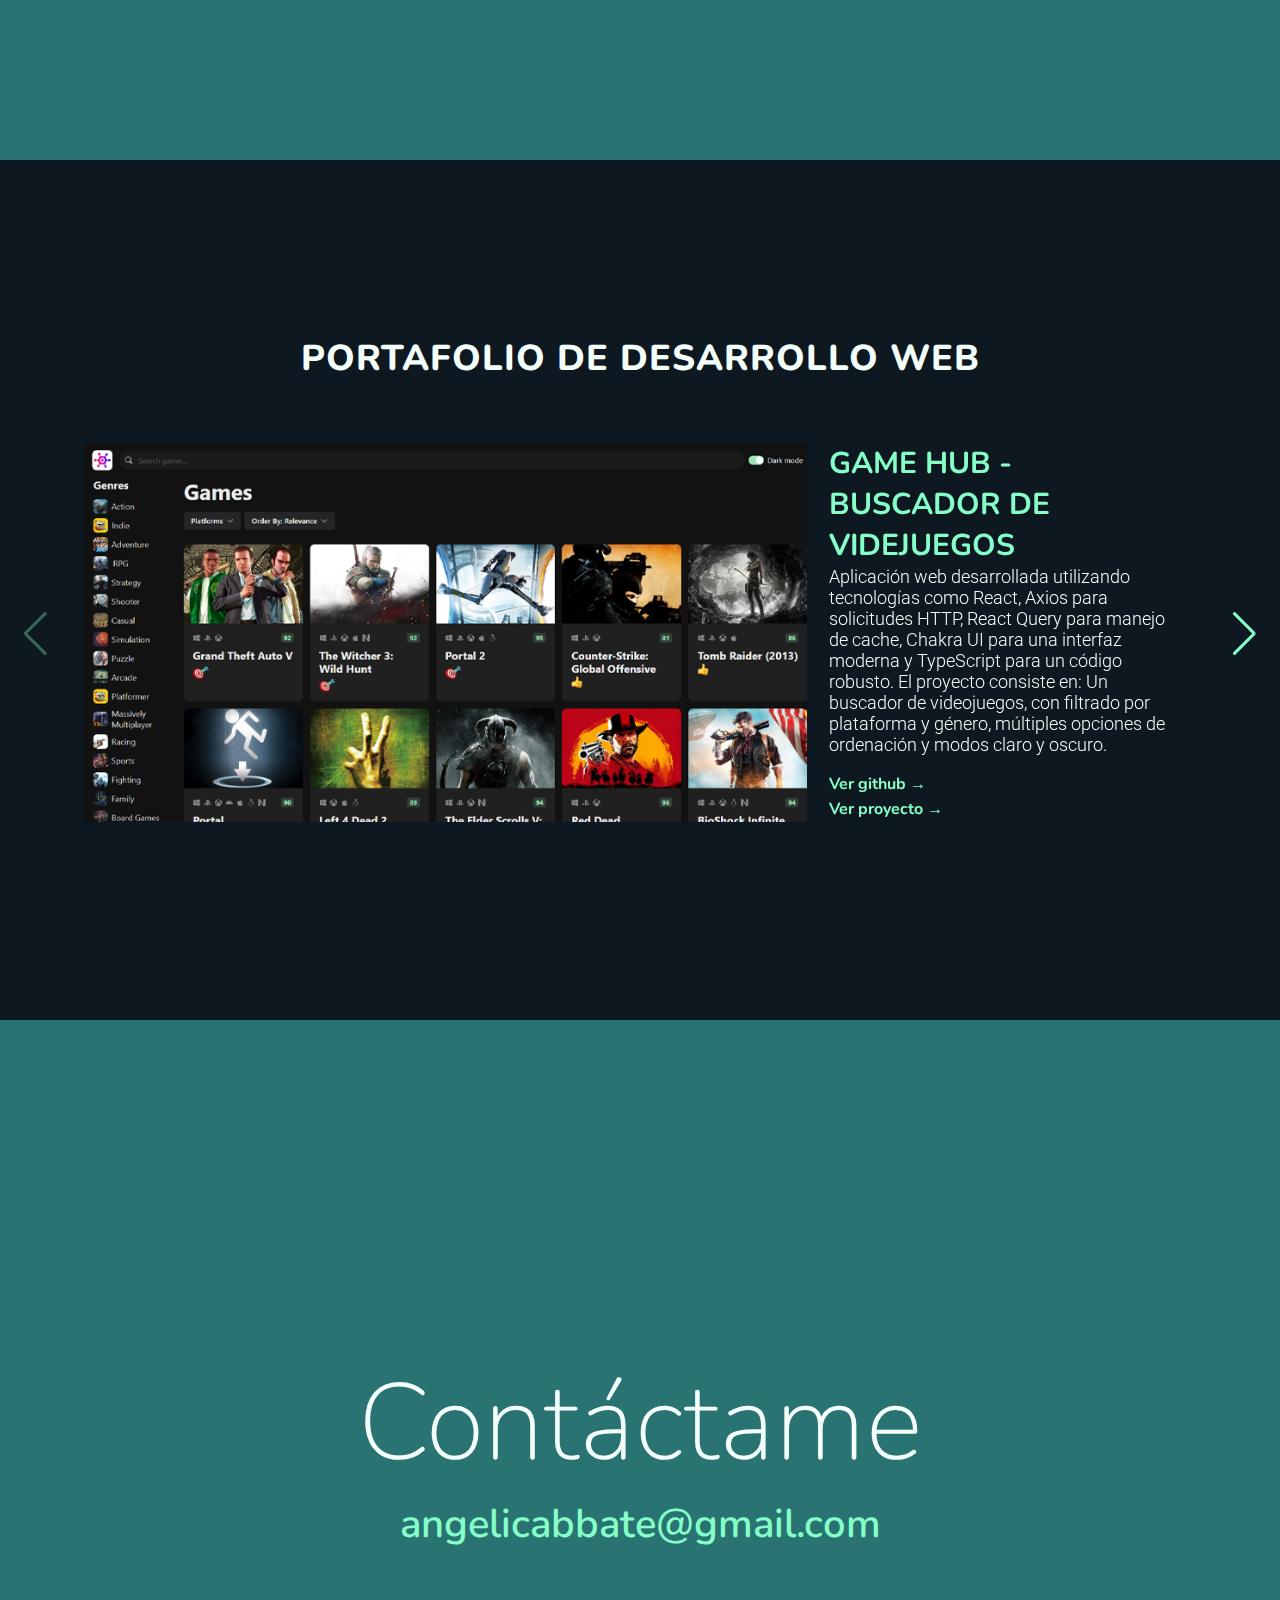
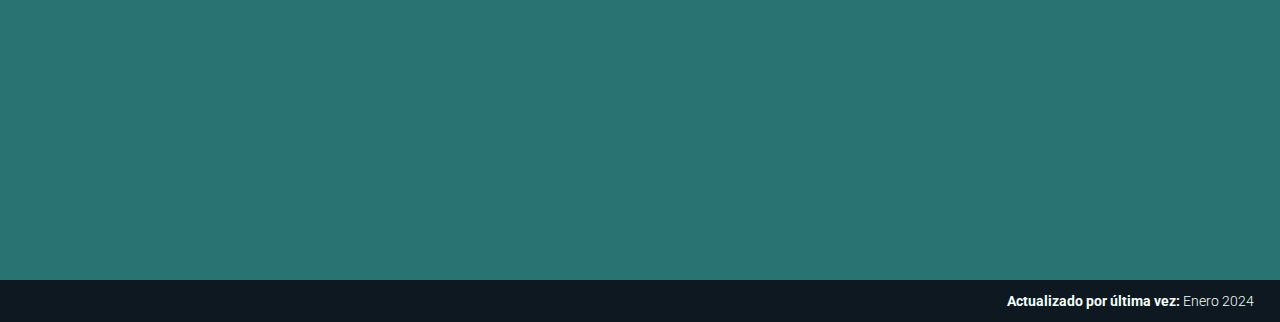
==== commit 44b08939: "Ajuste de textos del portafolio de desarrollo web y ajuste de links" ====
--- a/index.html
+++ b/index.html
@@ -77,8 +77,15 @@
                 buscado, trabajemos juntos :)
               </h1>
               <div class="btn-container">
-                <button class="btn">Descarga mi CV</button>
-                <button class="btn btn-secondary">Visita mi Github</button>
+                <a target="_blank" href="./images/cv-2023.pdf" class="btn"
+                  >Descarga mi CV</a
+                >
+                <a
+                  target="_blank"
+                  href="https://github.com/AbbateAngelica"
+                  class="btn btn-secondary"
+                  >Visita mi Github</a
+                >
               </div>
             </div>
           </div>
@@ -156,19 +163,58 @@
                   <div class="container">
                     <div class="portfolio-item">
                       <div class="portfolio-content">
-                        <img src="images/proyecto-2.png" alt="" />
+                        <img src="images/proyecto-3.png" alt="" />
                       </div>
                       <div class="portfolio-info">
-                        <h4>Branding Juguetería didak</h4>
+                        <h4>Game Hub - buscador de videjuegos</h4>
                         <p>
-                          Branding de marca con aplicaciones en diferentes
-                          plataformas, generando un sistema de identidad.
-                          Diseñado con la suit de adobe.
+                          Aplicación web desarrollada utilizando tecnologías
+                          como React, Axios para solicitudes HTTP, React Query
+                          para manejo de cache, Chakra UI para una interfaz
+                          moderna y TypeScript para un código robusto. El
+                          proyecto consiste en: Un buscador de videojuegos, con
+                          filtrado por plataforma y género, múltiples opciones
+                          de ordenación y modos claro y oscuro.
+                        </p>
+                        <div class="link-container">
+                          <a
+                            class="link"
+                            target="”_blank”"
+                            href="https://github.com/AbbateAngelica/game-hub"
+                            >Ver github →</a
+                          >
+                          <a
+                            class="link"
+                            target="”_blank”"
+                            href="gamehub-project/index.html"
+                            >Ver proyecto →</a
+                          >
+                        </div>
+                      </div>
+                    </div>
+                  </div>
+                </div>
+
+                <div class="swiper-slide">
+                  <div class="container">
+                    <div class="portfolio-item">
+                      <div class="portfolio-content">
+                        <img src="images/proyecto-4.png" alt="" />
+                      </div>
+                      <div class="portfolio-info">
+                        <h4>Vidtuve - Replica de youtube</h4>
+                        <p>
+                          Página web desarrollada utilizando HTML, CSS y
+                          JavaScript para crear una interfaz similar a YouTube.
+                          La estructura del proyecto consta de dos páginas, la
+                          página de inicio y la página de reproducción de video,
+                          ambas con adaptación responsive y destacando mis
+                          habilidades de maquetado web.
                         </p>
                         <a
                           class="link"
                           target="”_blank”"
-                          href="images/proyecto 2.pdf"
+                          href="vidtube-project/index.html"
                           >Ver proyecto →</a
                         >
                       </div>
@@ -179,19 +225,19 @@
                   <div class="container">
                     <div class="portfolio-item">
                       <div class="portfolio-content">
-                        <img src="images/proyecto-1.jpg" alt="" />
+                        <img src="images/proyecto-5.png" alt="" />
                       </div>
                       <div class="portfolio-info">
-                        <h4>Web de agencia de viajes</h4>
+                        <h4>Sakura landing page</h4>
                         <p>
-                          Landing page completa, pensada para una agencia de
-                          viajes, diseñada con Figma. Desarrollada considerando
-                          metodologías ágiles y lista para producción.
+                          Landing page completa de una temática divertida,
+                          desarrollada para practicar HTML y CSS con diseño
+                          responsive y css grid.
                         </p>
                         <a
                           class="link"
                           target="”_blank”"
-                          href="https://www.figma.com/file/f57wu1NRqBcXybQLwVtqOO/Figma-Curso-Templune---P%C3%A1gina-web-2022-(Community)?node-id=102%3A125"
+                          href="sakura-project/index.html"
                           >Ver proyecto →</a
                         >
                       </div>
--- a/styles.css
+++ b/styles.css
@@ -15,7 +15,7 @@
 
 body {
     font-family: 'Roboto', sans-serif;
-    font-size: 20px;
+    font-size: 18px;
     /* letter-spacing: 1px; */
     background-color: var(--black);
     font-weight: 300;
@@ -203,7 +203,9 @@
     text-align: center;
     padding-bottom: 40px;
     text-transform: uppercase;
-    font-weight: 400;
+    font-weight: 800;
+    font-family: 'nunito';
+    letter-spacing: 1px;
 }
 
 .portfolio-item {
@@ -236,12 +238,18 @@
 }
 
 .portfolio-info .link {
+    display: block;
     margin-top: auto;
     margin-bottom: 3px;
     font-size: 16px;
     color: var(--primary);
     font-weight: bold;
     cursor: pointer;
+}
+
+.link-container {
+    margin-top: auto;
+    margin-bottom: 3px;
 }
 
 .portfolio-info h4 {
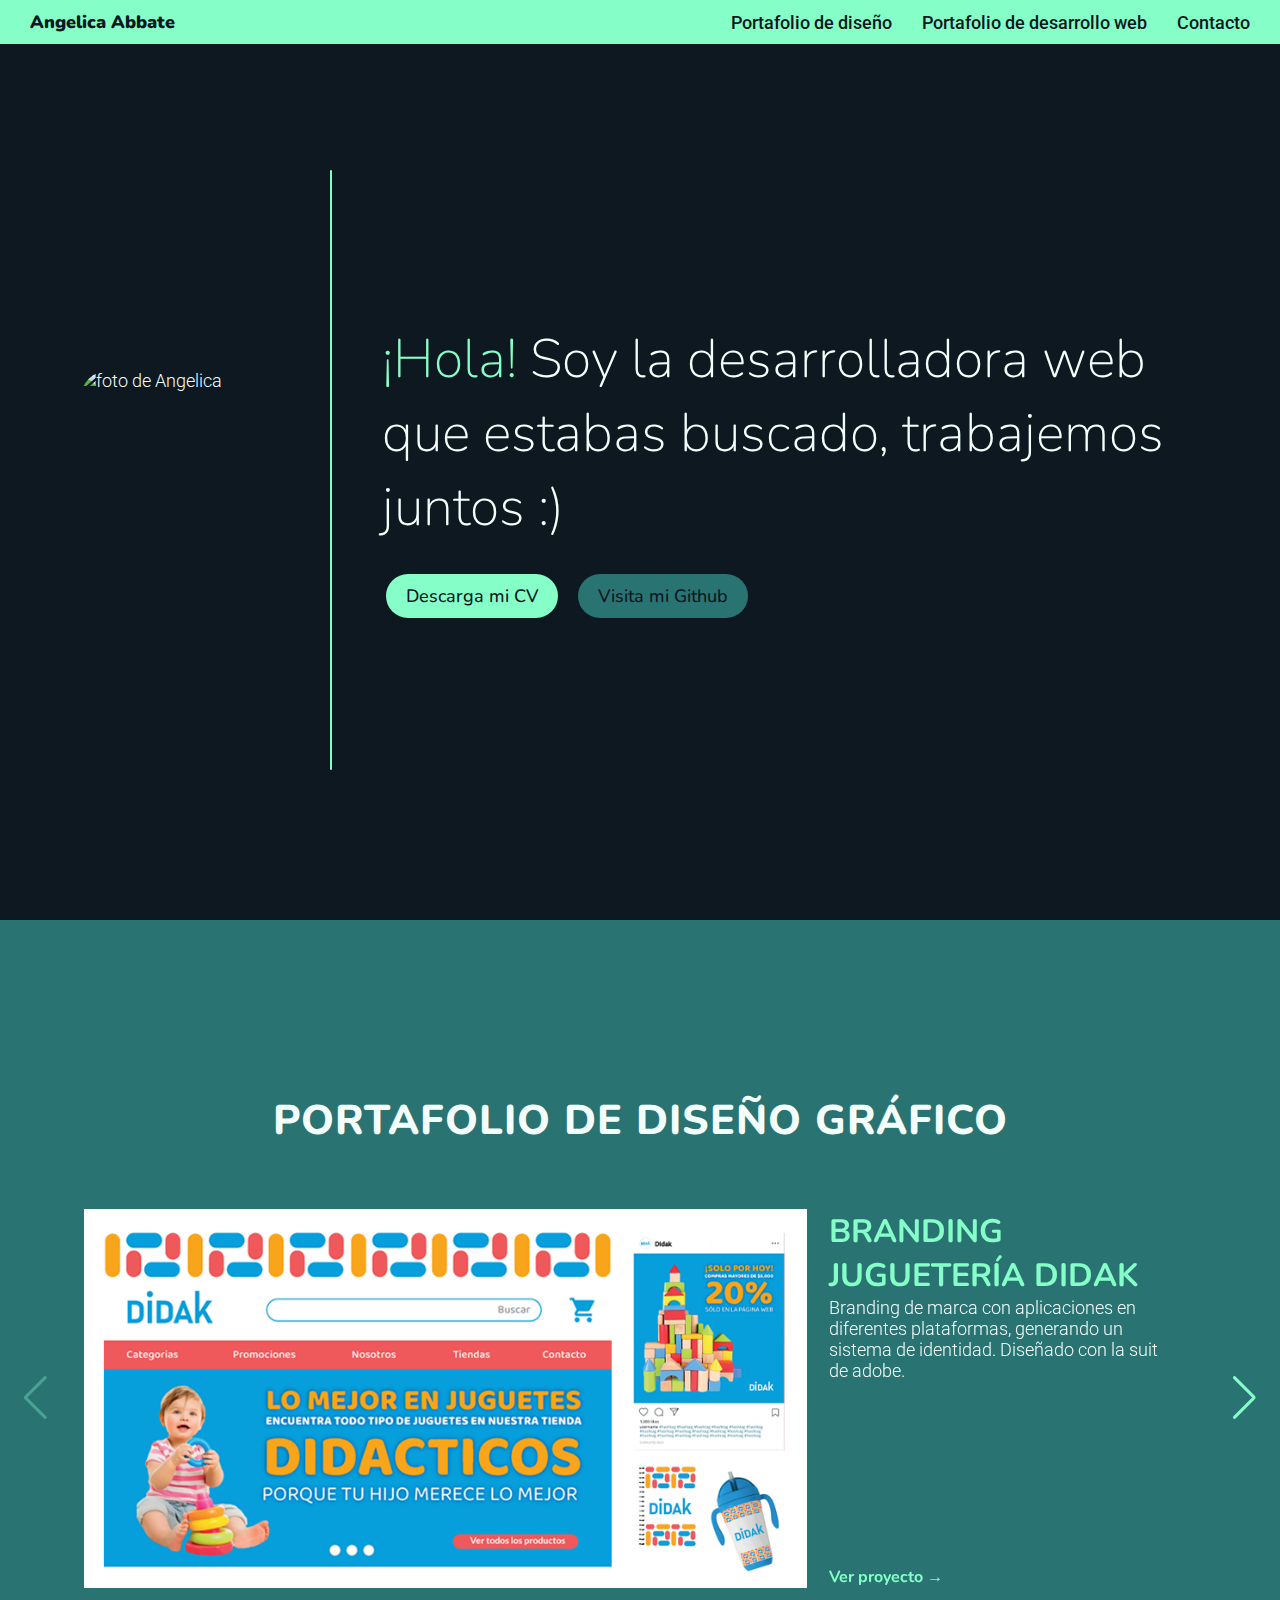
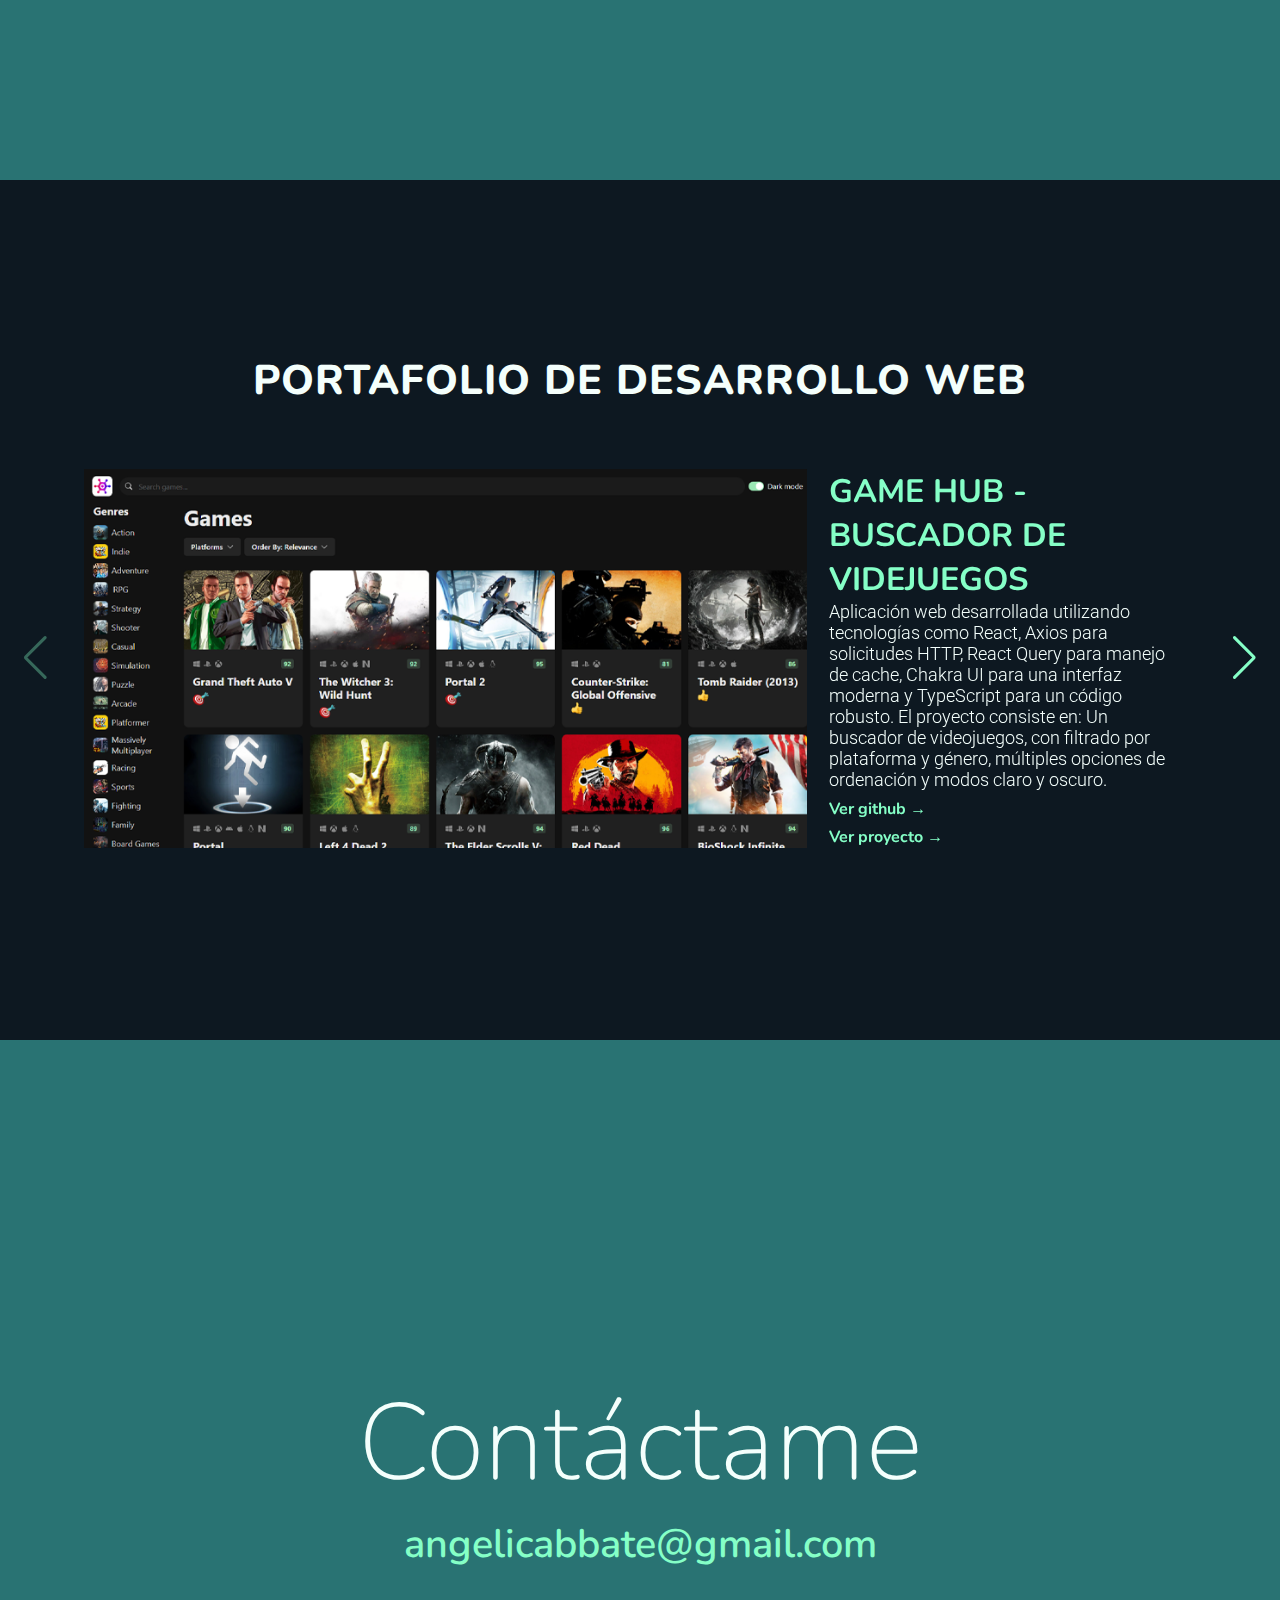
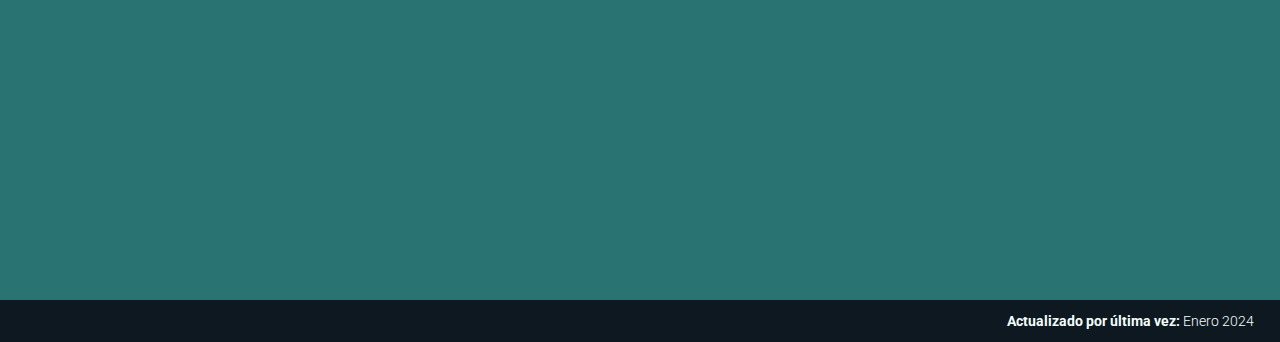
==== commit 59d327a5: "Ajustes responsive" ====
--- a/index.html
+++ b/index.html
@@ -59,7 +59,7 @@
     <main>
       <!-- ------------ top-page ------------- -->
 
-      <section>
+      <section class="nav-padding">
         <div class="container container-main">
           <div class="container-align-vertical left-main">
             <div class="container-img">
--- a/styles.css
+++ b/styles.css
@@ -63,10 +63,12 @@
 
 .line {
     background-color: var(--primary);
-    height: 100%;
+    max-height: 600px;
+    height: 80%;
     width: 5px;
     margin: 0 50px;
     border-radius: 5px;
+    align-self: center;
 }
 
 .portfolio,
@@ -122,10 +124,16 @@
 
 /* ------------- main ----------- */
 
+.nav-padding {
+    padding-top: 20px;
+}
+
 .container-main {
     width: 100%;
     height: 100vh;
-    padding: 12% 6%;
+    padding: 0 80px;
+    max-width: 1340px;
+    margin: 0 auto;
 }
 
 .container-align-vertical {
@@ -134,11 +142,6 @@
     justify-content: center;
 }
 
-.left-main {
-    width: 30%;
-    /* display: flex; */
-
-}
 
 .left-main p {
     font-size: 14px;
@@ -191,12 +194,9 @@
 
 /* ---------- portfolio section --------- */
 
-h4 {
-    font-size: 30px;
-}
 
 h3 {
-    font-size: 2em;
+    font-size: 2.3em;
 }
 
 .portfolio-title {
@@ -216,7 +216,9 @@
 
 .portfolio-content {
     width: 65%;
-
+    display: flex;
+    flex-direction: column;
+    justify-content: center;
 }
 
 .portfolio-content h4 {
@@ -237,10 +239,10 @@
     padding: 0 2%;
 }
 
-.portfolio-info .link {
+.link {
     display: block;
     margin-top: auto;
-    margin-bottom: 3px;
+    padding-top: 6px;
     font-size: 16px;
     color: var(--primary);
     font-weight: bold;
@@ -249,12 +251,11 @@
 
 .link-container {
     margin-top: auto;
-    margin-bottom: 3px;
 }
 
 .portfolio-info h4 {
     text-transform: uppercase;
-    font-size: 30px;
+    font-size: 1.8em;
     font-family: 'nunito';
     color: var(--primary);
 }
@@ -326,10 +327,8 @@
 }
 
 .container-contact a {
-
-
     display: block;
-    font-size: 40px;
+    font-size: 2.2em;
     font-weight: 600;
     cursor: pointer;
     color: var(--primary);
@@ -378,30 +377,39 @@
 
 }
 
-@media screen and (max-width:900px) {
-    h1 {
-        font-size: 2em;
-    }
-
-    h2 {
-        font-size: 5em;
-    }
-
-    @media screen and (max-width:640px) {
+@media screen and (max-width:960px) {
+
+
+    body {
+        font-size: 15px;
+    }
+
+    @media screen and (max-width:840px) {
+
+
         h2 {
             font-size: 5em;
         }
 
-        body {
-            font-size: 16px;
-        }
-
-        .portfolio-info {
-            font-size: 25px;
-        }
-
-        .container-contact a {
-            font-size: 30px;
+        h3 {
+            padding: 0 120px;
+            font-size: 2.6em;
+        }
+
+        h4 {
+            padding-top: 10px;
+        }
+
+        .menu button {
+            font-size: 15px;
+        }
+
+        .btn {
+            font-size: 15px;
+        }
+
+        .portfolio-title {
+            padding-bottom: 10px;
         }
 
         .container-profile {
@@ -416,7 +424,7 @@
         .portfolio-item {
             flex-direction: column;
             width: 100%;
-            max-width: 400px;
+            max-width: 500px;
             margin-right: auto;
             margin-left: auto;
         }
@@ -436,36 +444,115 @@
         }
 
 
-    }
-
-    @media screen and (max-width:530px) {
+
+    }
+
+    @media screen and (max-width:700px) {
+
+        .container-main {
+            display: flex;
+            flex-direction: column;
+            align-items: center;
+            justify-content: center;
+        }
+
+        .btn-container {
+            flex-direction: column;
+            align-self: center;
+        }
+
+        .btn-secondary {
+            margin: 0;
+            margin-top: 20px;
+        }
+
+        .line {
+            width: 80%;
+            border-radius: 5px;
+            height: 2px;
+            margin-top: 30px;
+            margin-bottom: 20px;
+        }
+
+        .main-title {
+            margin: 0 50px;
+        }
+
+        h1 {
+            text-align: center;
+        }
+    }
+
+    @media screen and (min-width:700px) {
+
+        .left-main {
+            width: 30%;
+            /* display: flex; */
+
+        }
+    }
+
+    @media screen and (max-width:600px) {
+        h3 {
+            padding: 0 40px;
+            font-size: 2.4em;
+        }
+    }
+
+    @media screen and (max-width:520px) {
+
         h2 {
-            font-size: 3.5em;
+            font-size: 4em;
         }
 
         .container-contact a {
-            font-size: 28px;
-            padding-top: 40px;
+            font-size: 1.6em;
+        }
+
+    }
+
+    @media screen and (max-width:460px) {
+        body {
+            font-size: 14px;
+        }
+
+        h3 {
+            font-size: 2em;
+        }
+
+        h4 {
+            font-size: 1.5em;
+        }
+
+        .portfolio-title {
+            padding-bottom: 0;
+        }
+
+        .container-img {
+            width: 150px;
+            height: 150px;
         }
 
         h1 {
-            font-size: 2.8em;
+            font-size: 2em;
         }
 
         .logo {
-            width: 40px;
-        }
-
-        .main-title {
-            padding: 40px;
-        }
-
-        .line {
-            width: 85%;
-            margin-top: 20px;
-            border-radius: 5px;
-        }
-
+            display: none;
+        }
+
+        nav {
+            padding: 10px 10px;
+        }
+
+        .menu {
+            justify-content: space-between;
+            width: 100%;
+        }
+
+        .menu button {
+            margin: 0 20px;
+        }
     }
 
     .animate__animated.animate__fadeIn {
